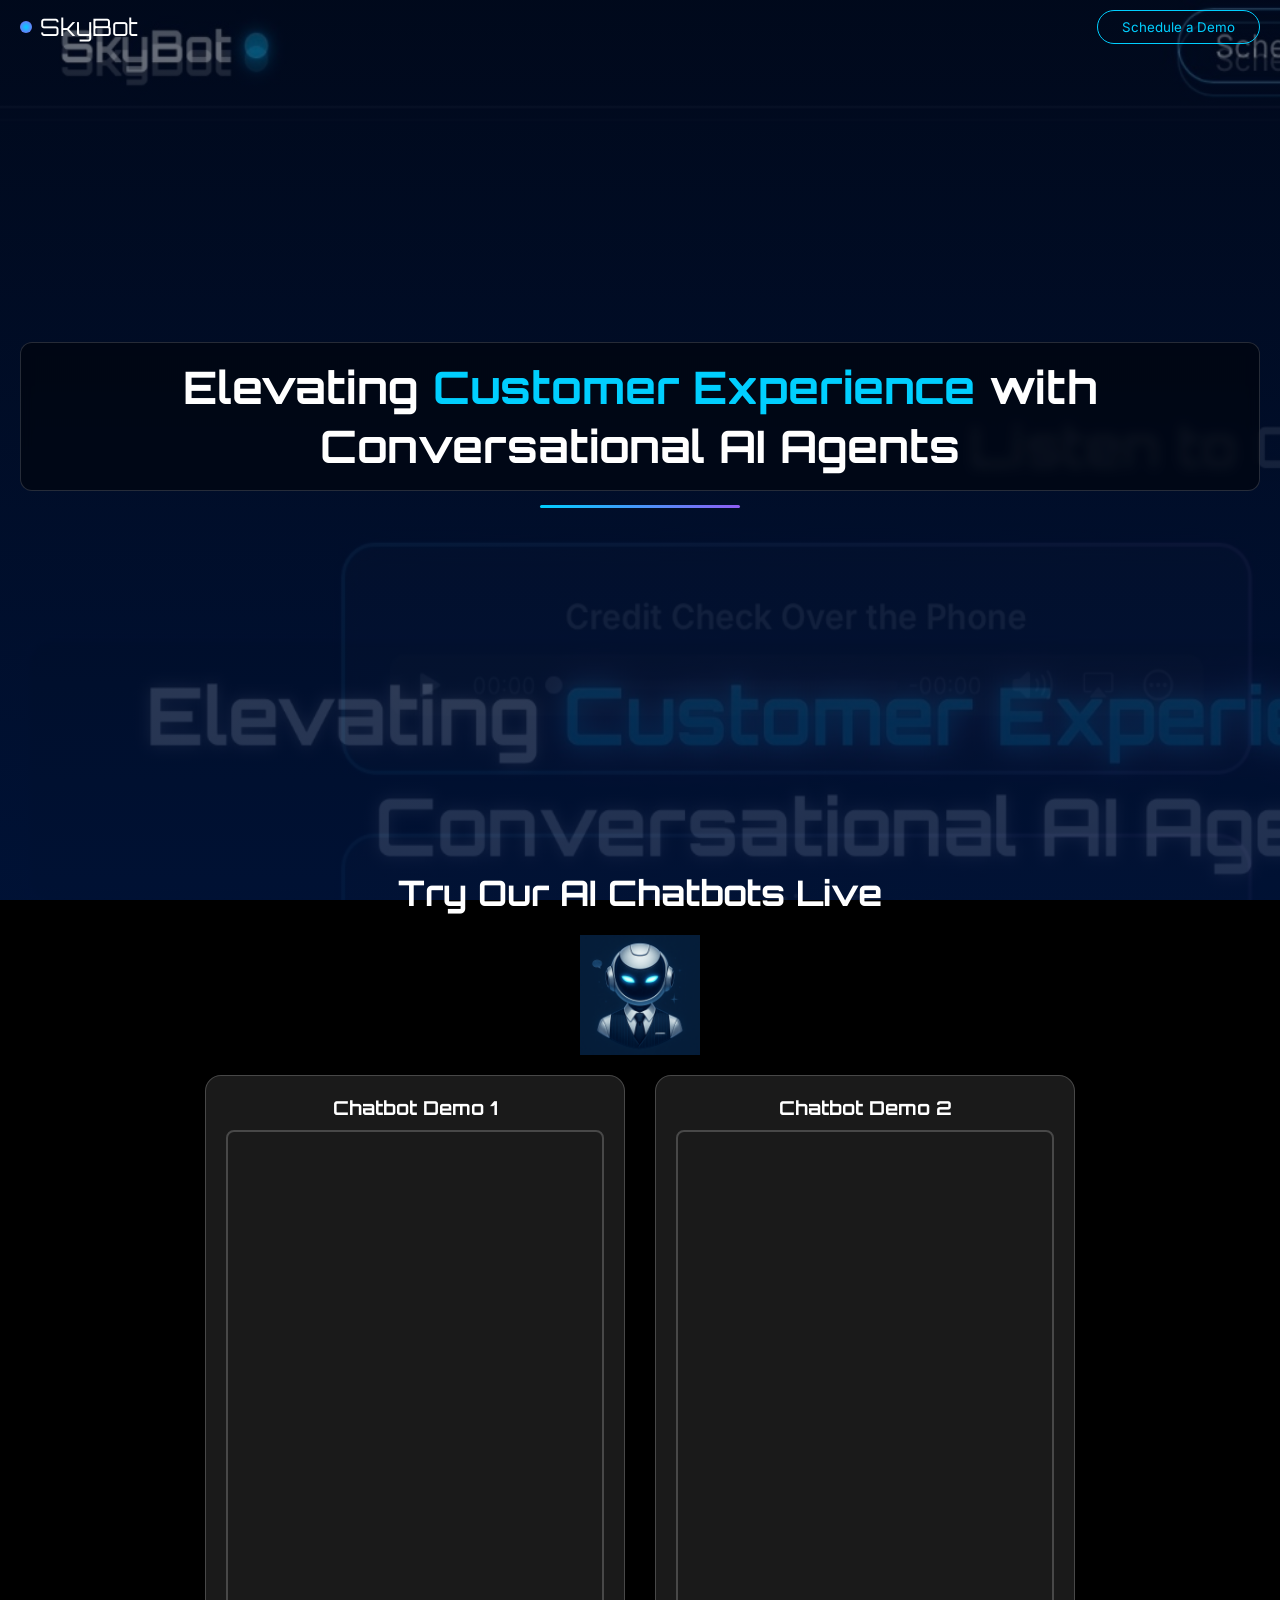
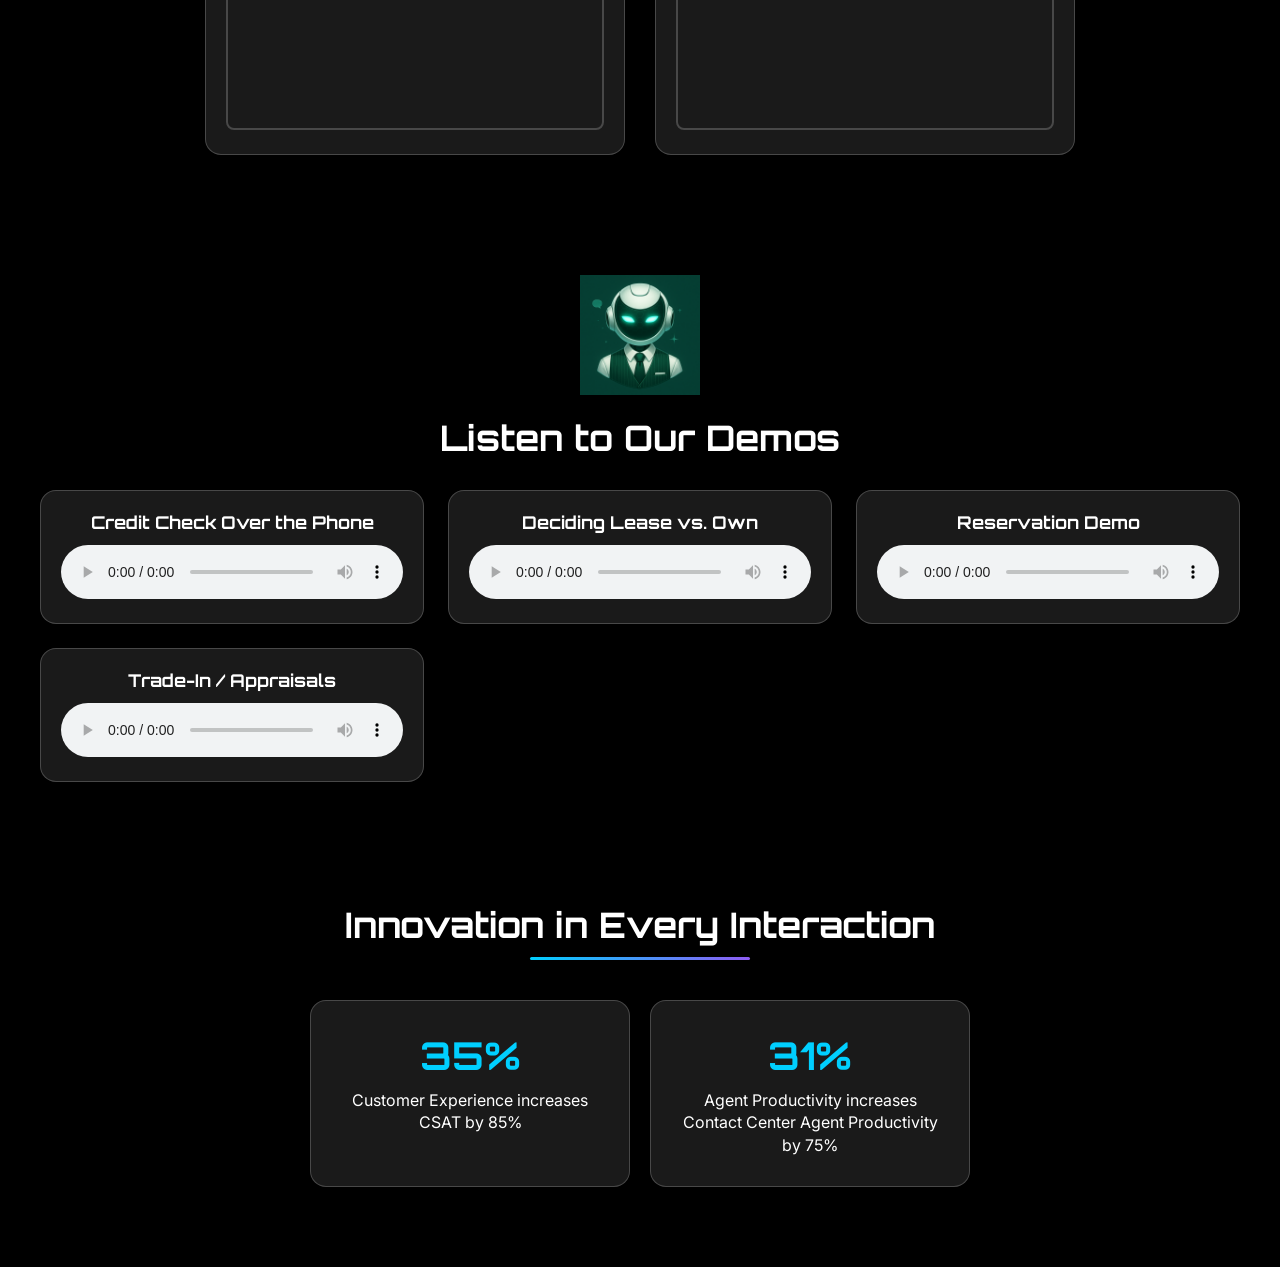
==== index.html @ fc92d13e "Initial commit: New SkyBots.ai site with moving space background, mascots, chatbots, voice demos, an" ====
<!DOCTYPE html>
<html lang="en">
<head>
  <meta charset="UTF-8" />
  <meta name="viewport" content="width=device-width, initial-scale=1.0" />
  <title>SkyBot – Conversational AI Demos</title>
  <!-- Google Fonts for futuristic typography -->
  <link href="https://fonts.googleapis.com/css2?family=Orbitron:wght@400;600&family=Inter:wght@400;600&display=swap" rel="stylesheet" />
  <style>
    :root {
      /* Accent colours for neon highlights */
      --accent-teal: #00cfff;
      --accent-violet: #8f5df4;
      --text-light: #ffffff;
    }

    * {
      box-sizing: border-box;
      margin: 0;
      padding: 0;
    }

    body {
      font-family: 'Inter', sans-serif;
      color: var(--text-light);
      background: #000; /* fallback colour */
      overflow-x: hidden;
    }

    /* Background container with two layers of stars to simulate motion */
    #space-bg {
      position: fixed;
      top: 0;
      left: 0;
      width: 100%;
      height: 100%;
      overflow: hidden;
      z-index: -2;
    }

    #space-bg img {
      position: absolute;
      width: 200%;
      height: 200%;
      opacity: 0.6;
    }

    #space-bg .layer1 {
      animation: driftLayer1 60s linear infinite;
    }

    #space-bg .layer2 {
      animation: driftLayer2 100s linear infinite;
    }

    /* Keyframes for slow drifting movement */
    @keyframes driftLayer1 {
      from {
        transform: translate3d(0, 0, 0);
      }
      to {
        transform: translate3d(-50%, -25%, 0);
      }
    }

    @keyframes driftLayer2 {
      from {
        transform: translate3d(0, 0, 0);
      }
      to {
        transform: translate3d(-25%, -50%, 0);
      }
    }

    /* Slight gradient overlay for readability */
    #space-bg::after {
      content: '';
      position: absolute;
      top: 0;
      left: 0;
      width: 100%;
      height: 100%;
      background: linear-gradient(to bottom, rgba(0, 10, 30, 0.5), rgba(0, 20, 60, 0.8));
      z-index: 1;
    }

    /* Header and navigation */
    header {
      position: fixed;
      top: 0;
      left: 0;
      width: 100%;
      display: flex;
      justify-content: center;
      padding: 10px 20px;
      z-index: 100;
    }

    .nav-wrapper {
      width: 100%;
      max-width: 1300px;
      display: flex;
      align-items: center;
      justify-content: space-between;
    }

    .logo {
      display: flex;
      align-items: center;
      font-family: 'Orbitron', sans-serif;
      font-size: 1.5rem;
    }

    .logo .dot {
      width: 12px;
      height: 12px;
      border-radius: 50%;
      background: radial-gradient(circle, var(--accent-teal), var(--accent-violet));
      margin-right: 8px;
    }

    .schedule-btn {
      font-family: 'Inter', sans-serif;
      padding: 8px 24px;
      border-radius: 999px;
      border: 1px solid var(--accent-teal);
      background: transparent;
      color: var(--accent-teal);
      cursor: pointer;
      transition: background 0.3s, box-shadow 0.3s;
    }

    .schedule-btn:hover {
      background: var(--accent-teal);
      color: #00131f;
      box-shadow: 0 0 12px var(--accent-teal);
    }

    /* Hero section */
    .hero {
      min-height: 90vh;
      display: flex;
      flex-direction: column;
      justify-content: center;
      align-items: center;
      text-align: center;
      padding: 120px 20px 80px;
    }

    .hero h1 {
      font-family: 'Orbitron', sans-serif;
      font-size: 2.8rem;
      line-height: 1.3;
      background: rgba(0, 0, 0, 0.45);
      padding: 15px 25px;
      border-radius: 12px;
      backdrop-filter: blur(6px);
      border: 1px solid rgba(255, 255, 255, 0.15);
    }

    .hero h1 .highlight {
      color: var(--accent-teal);
      animation: highlightGlow 1.5s ease-in-out infinite;
    }

    @keyframes highlightGlow {
      0%, 100% { text-shadow: 0 0 8px var(--accent-teal), 0 0 15px var(--accent-violet); }
      50% { text-shadow: 0 0 4px var(--accent-violet), 0 0 8px var(--accent-teal); }
    }

    .hero .accent-line {
      margin-top: 14px;
      height: 3px;
      width: 200px;
      background: linear-gradient(90deg, var(--accent-teal), var(--accent-violet));
      border-radius: 2px;
    }

    /* Audio demos section */
    .demos {
      padding: 60px 20px;
      text-align: center;
    }

    .demos h2 {
      font-family: 'Orbitron', sans-serif;
      font-size: 2.2rem;
      margin-bottom: 30px;
    }

    .audio-grid {
      display: grid;
      gap: 24px;
      grid-template-columns: repeat(auto-fit, minmax(320px, 1fr));
      max-width: 1200px;
      margin: 0 auto;
    }

    .audio-card {
      background: rgba(255, 255, 255, 0.1);
      border: 1px solid rgba(255, 255, 255, 0.2);
      border-radius: 16px;
      padding: 20px;
      backdrop-filter: blur(10px);
      box-shadow: 0 8px 20px rgba(0, 0, 0, 0.4);
      transition: transform 0.4s, box-shadow 0.4s;
    }

    .audio-card:hover {
      transform: translateY(-6px);
      box-shadow: 0 12px 28px rgba(0, 0, 0, 0.5);
    }

    .audio-card h3 {
      font-family: 'Orbitron', sans-serif;
      font-size: 1.1rem;
      margin-bottom: 12px;
      text-align: center;
    }

    .audio-card audio {
      width: 100%;
      outline: none;
    }

    /* Metrics section */
    .metrics {
      padding: 60px 20px 80px;
      text-align: center;
    }

    .metrics h2 {
      font-family: 'Orbitron', sans-serif;
      font-size: 2.2rem;
      margin-bottom: 10px;
    }

    .metrics .line {
      height: 3px;
      width: 220px;
      margin: 0 auto 40px;
      background: linear-gradient(90deg, var(--accent-teal), var(--accent-violet));
      border-radius: 2px;
    }

    .stat-container {
      display: flex;
      flex-wrap: wrap;
      justify-content: center;
      gap: 20px;
      max-width: 800px;
      margin: 0 auto;
    }

    .stat-card {
      width: 320px;
      background: rgba(255, 255, 255, 0.1);
      border: 1px solid rgba(255, 255, 255, 0.2);
      border-radius: 16px;
      padding: 30px;
      backdrop-filter: blur(10px);
      box-shadow: 0 8px 20px rgba(0, 0, 0, 0.4);
    }

    .stat-card h3 {
      font-family: 'Orbitron', sans-serif;
      font-size: 2.4rem;
      color: var(--accent-teal);
      margin-bottom: 10px;
    }

    .stat-card p {
      font-size: 1rem;
      line-height: 1.4;
    }

    /* Chatbot demos section */
    #chatbot-demos {
      padding: 60px 20px;
      text-align: center;
    }
    #chatbot-demos h2 {
      font-family: 'Orbitron', sans-serif;
      font-size: 2.2rem;
      margin-bottom: 20px;
    }
    .chatbot-demo-container {
      display: flex;
      flex-wrap: wrap;
      justify-content: center;
      gap: 30px;
      max-width: 1200px;
      margin: 0 auto;
    }
    .chatbot-demo {
      background: rgba(255, 255, 255, 0.1);
      border: 1px solid rgba(255, 255, 255, 0.2);
      border-radius: 16px;
      padding: 20px;
      backdrop-filter: blur(10px);
      box-shadow: 0 8px 20px rgba(0, 0, 0, 0.4);
      max-width: 420px;
      width: 100%;
    }
    .chatbot-demo h3 {
      font-family: 'Orbitron', sans-serif;
      font-size: 1.2rem;
      margin-bottom: 10px;
    }
    .chatbot-demo iframe {
      width: 100%;
      height: 600px;
      border: 2px solid rgba(255, 255, 255, 0.2);
      border-radius: 8px;
    }

    /* Animation for fade and slide when sections come into view */
    .fade-slide {
      opacity: 0;
      transform: translateY(30px);
      transition: opacity 0.8s ease-out, transform 0.8s ease-out;
    }

    .fade-slide.visible {
      opacity: 1;
      transform: translateY(0);
    }

    @media (max-width: 600px) {
      .hero h1 {
        font-size: 2rem;
        padding: 10px 15px;
      }
      .metrics .stat-card {
        width: 280px;
      }
    }
  </style>
</head>
<body>
  <!-- Moving starry background -->
  <div id="space-bg">
    <img src="space_layer1.jpg" alt="Starry background layer" class="layer1" />
    <img src="space_layer2.jpg" alt="Starry background layer" class="layer2" />
  </div>

  <!-- Navigation bar with logo and schedule button -->
  <header>
    <div class="nav-wrapper">
      <div class="logo"><span class="dot"></span>SkyBot</div>
      <button class="schedule-btn" onclick="location.href='schedule.html'">Schedule a Demo</button>
    </div>
  </header>

  <!-- Hero section with dynamic phrases -->
  <section class="hero fade-slide">
    <h1>
      <span id="phrase-prefix">Elevating</span>
      <span id="phrase-keyword" class="highlight">Customer Experience</span>
      with Conversational AI Agents
    </h1>
    <div class="accent-line"></div>
  </section>

  <!-- Chatbot demo section (two interactive chatbots) -->
  <section id="chatbot-demos" class="fade-slide">
    <h2>Try Our AI Chatbots Live</h2>
    <!-- Mascot for chatbots -->
    <div style="display:flex; justify-content:center; margin-bottom:20px;">
      <img src="chatbot_mascot.png" alt="Chatbot Mascot" style="width:120px; height:auto;" />
    </div>
    <div class="chatbot-demo-container">
      <div class="chatbot-demo">
        <h3>Chatbot Demo 1</h3>
        <iframe src="https://creator.voiceflow.com/prototype/67b86887c97c50a0c1d01c96" width="400" height="600" frameborder="0" allow="microphone; autoplay"></iframe>
      </div>
      <div class="chatbot-demo">
        <h3>Chatbot Demo 2</h3>
        <iframe src="https://creator.voiceflow.com/prototype/67c6233d005cea773533d6c3" width="400" height="600" frameborder="0" allow="microphone; autoplay"></iframe>
      </div>
    </div>
  </section>

  <!-- Audio demo section -->
  <section class="demos fade-slide">
    <!-- Mascot for voicebot demos -->
    <div style="display:flex; justify-content:center; margin-bottom:20px;">
      <img src="voicebot_mascot.png" alt="Voicebot Mascot" style="width:120px; height:auto;" />
    </div>
    <h2>Listen to Our Demos</h2>
    <div class="audio-grid">
      <div class="audio-card">
        <h3>Credit Check Over the Phone</h3>
        <audio controls preload="metadata">
          <source src="credit_check_over_the_phone.m4a" type="audio/mp4" />
          Your browser does not support this audio element.
        </audio>
      </div>
      <div class="audio-card">
        <h3>Deciding Lease vs. Own</h3>
        <audio controls preload="metadata">
          <source src="deciding_lease_vs_own.m4a" type="audio/mp4" />
          Your browser does not support this audio element.
        </audio>
      </div>
      <div class="audio-card">
        <h3>Reservation Demo</h3>
        <audio controls preload="metadata">
          <source src="reservation_demo.m4a" type="audio/mp4" />
          Your browser does not support this audio element.
        </audio>
      </div>
      <div class="audio-card">
        <h3>Trade-In / Appraisals</h3>
        <audio controls preload="metadata">
          <source src="trade_in_appraisals.m4a" type="audio/mp4" />
          Your browser does not support this audio element.
        </audio>
      </div>
    </div>
  </section>

  <!-- Metrics section -->
  <section class="metrics fade-slide">
    <h2>Innovation in Every Interaction</h2>
    <div class="line"></div>
    <div class="stat-container">
      <div class="stat-card">
        <h3><span class="count" data-target="85">0</span>%</h3>
        <p>Customer Experience increases CSAT by 85%</p>
      </div>
      <div class="stat-card">
        <h3><span class="count" data-target="75">0</span>%</h3>
        <p>Agent Productivity increases Contact Center Agent Productivity by 75%</p>
      </div>
    </div>
  </section>

  <script>
    // Rotate through phrases with highlighted keywords
    const phrases = [
      { prefix: 'Elevating', keyword: 'Customer Experience' },
      { prefix: 'Empowering', keyword: 'Salespeople' },
      { prefix: 'Supporting', keyword: 'Employees' }
    ];
    let phraseIndex = 0;
    const prefixEl = document.getElementById('phrase-prefix');
    const keywordEl = document.getElementById('phrase-keyword');

    function changePhrase() {
      phraseIndex = (phraseIndex + 1) % phrases.length;
      prefixEl.textContent = phrases[phraseIndex].prefix;
      keywordEl.textContent = phrases[phraseIndex].keyword;
    }
    // Change phrase every 5 seconds
    setInterval(changePhrase, 5000);

    // Intersection observer for fade-slide and count animations
    const observer = new IntersectionObserver((entries) => {
      entries.forEach((entry) => {
        if (entry.isIntersecting) {
          entry.target.classList.add('visible');
          // If there are counters inside the element, animate them
          entry.target.querySelectorAll('.count').forEach((counter) => {
            const target = +counter.getAttribute('data-target');
            let count = 0;
            const step = target / 60;
            const interval = setInterval(() => {
              count += step;
              if (count >= target) {
                counter.textContent = target;
                clearInterval(interval);
              } else {
                counter.textContent = Math.floor(count);
              }
            }, 30);
          });
        }
      });
    }, { threshold: 0.2 });
    document.querySelectorAll('.fade-slide').forEach((el) => observer.observe(el));
  </script>
</body>
</html>
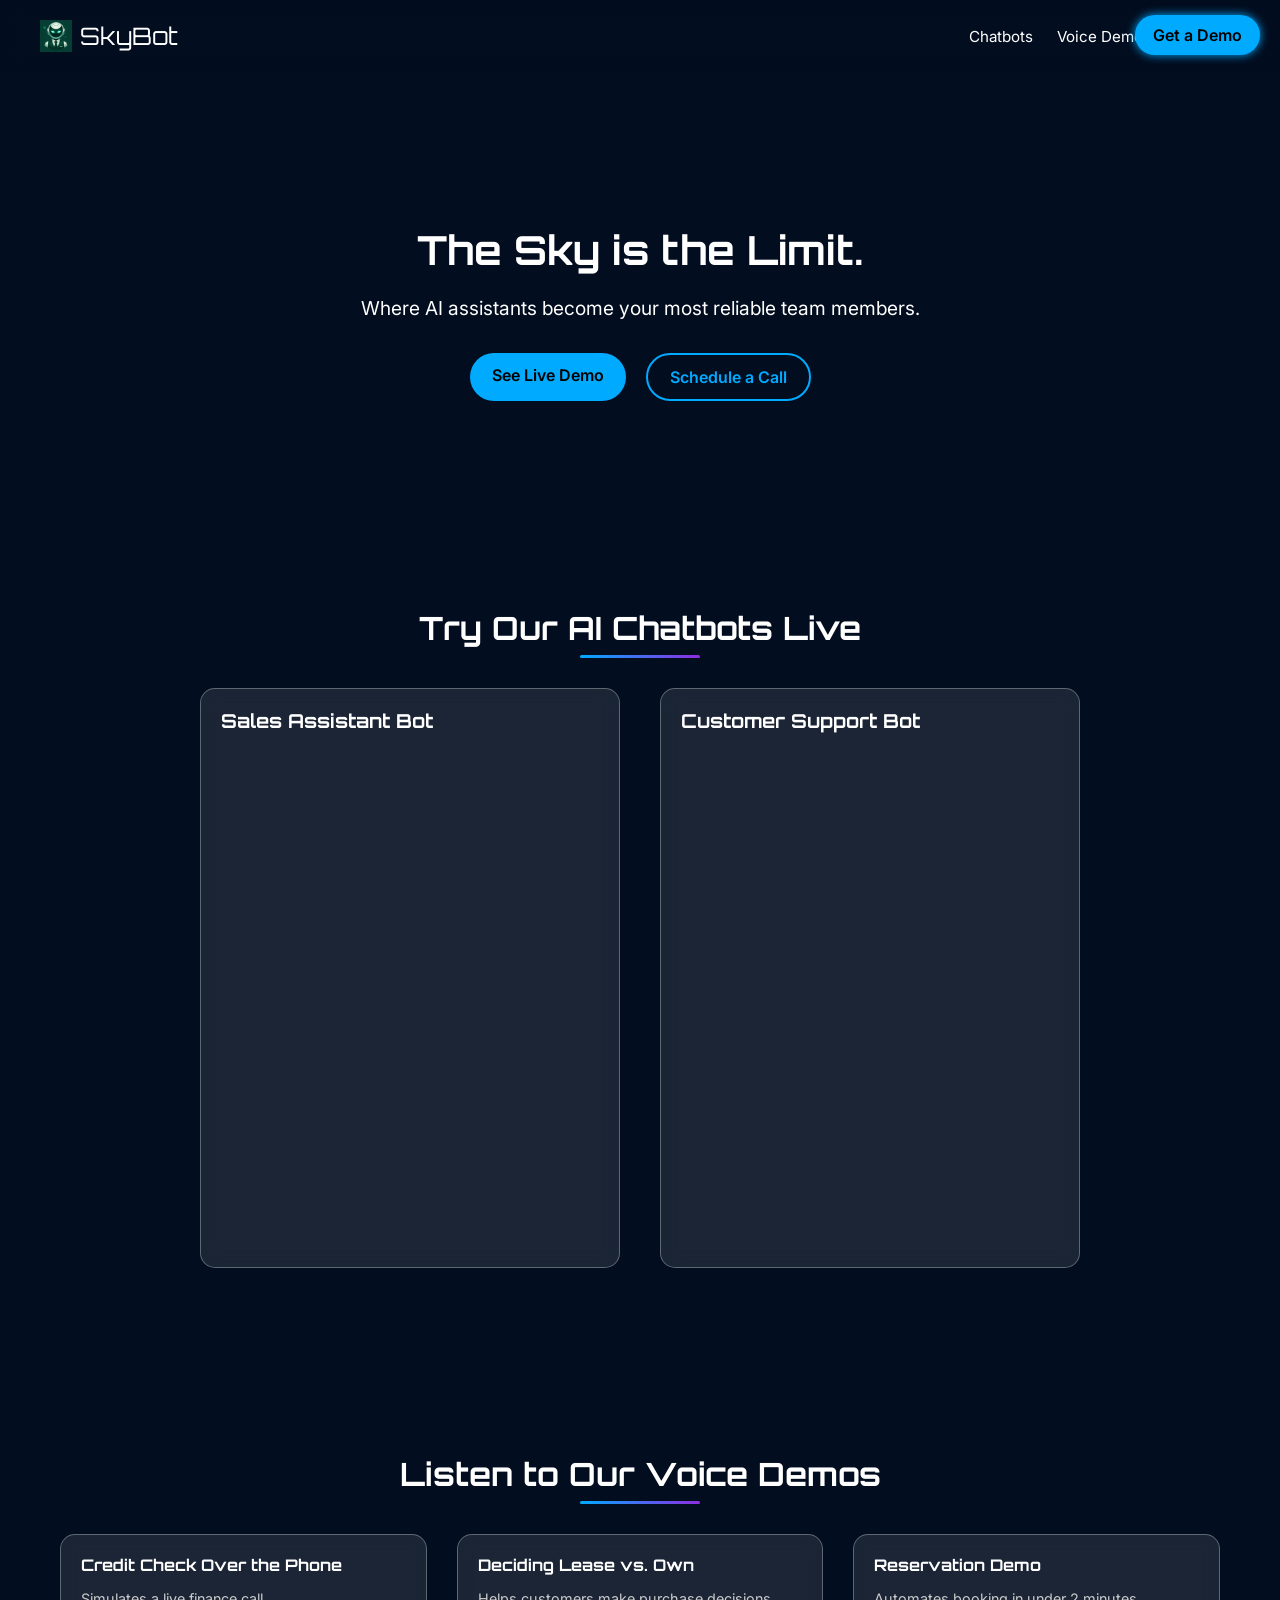
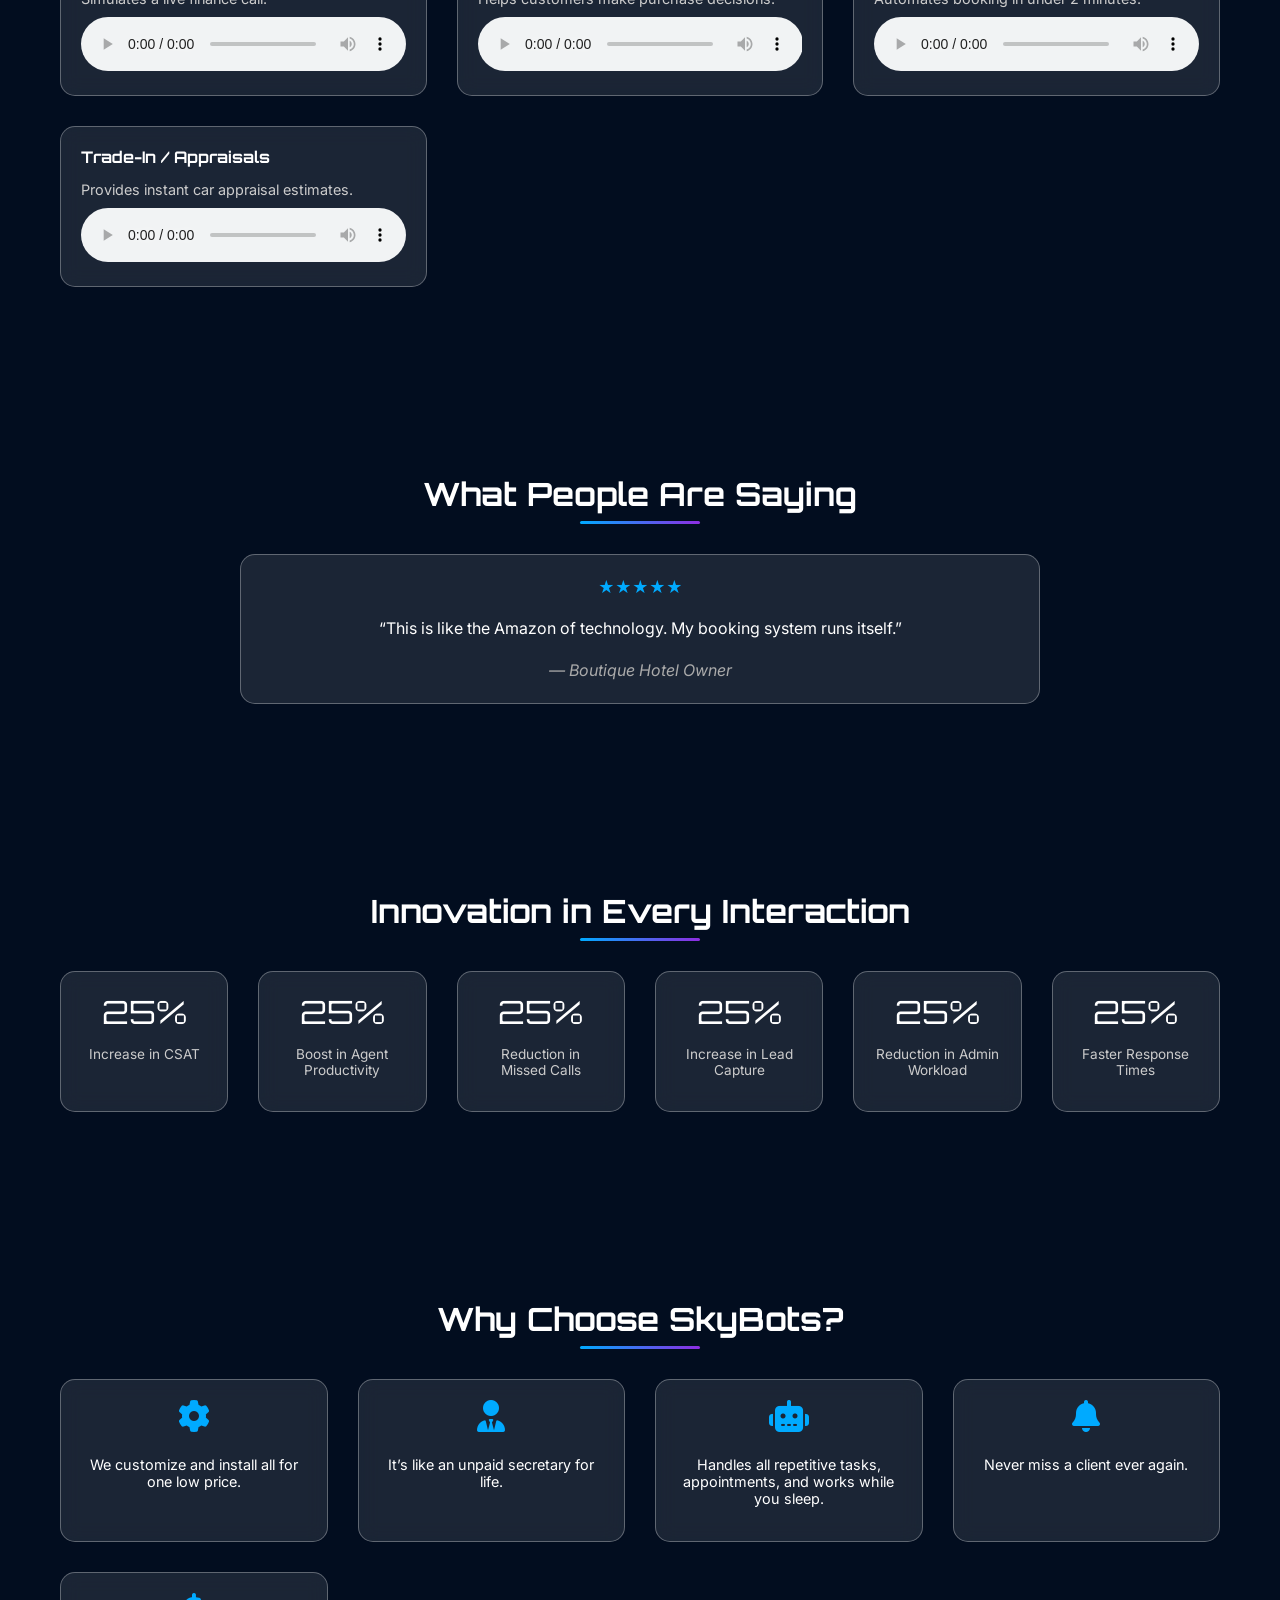
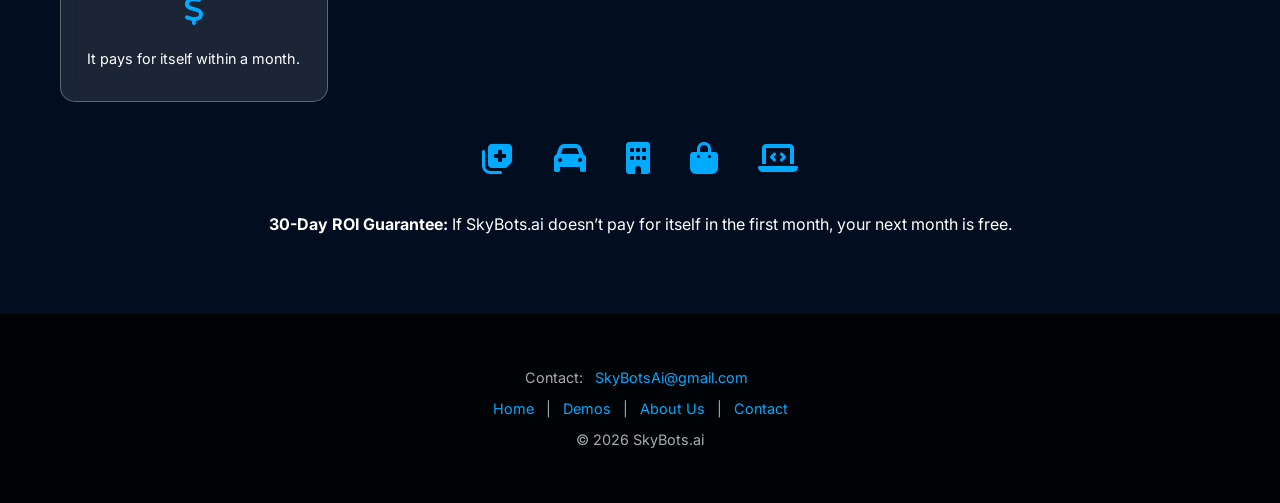
==== commit 43dfdc1d: "Add files via upload SkyBots.ai full-site overhaul: starfield hero, CTA buttons, chatbots, voice dem" ====
--- a/index.html
+++ b/index.html
@@ -3,482 +3,615 @@
 <head>
   <meta charset="UTF-8" />
   <meta name="viewport" content="width=device-width, initial-scale=1.0" />
-  <title>SkyBot – Conversational AI Demos</title>
-  <!-- Google Fonts for futuristic typography -->
-  <link href="https://fonts.googleapis.com/css2?family=Orbitron:wght@400;600&family=Inter:wght@400;600&display=swap" rel="stylesheet" />
+  <title>SkyBots.ai – Conversational AI Showcase</title>
+  <!-- Google Fonts for modern futuristic typography -->
+  <link href="https://fonts.googleapis.com/css2?family=Orbitron:wght@400;600&family=Inter:wght@400;500;600&display=swap" rel="stylesheet" />
+  <!-- Font Awesome for simple icons -->
+  <link rel="stylesheet" href="https://cdnjs.cloudflare.com/ajax/libs/font-awesome/6.4.0/css/all.min.css" integrity="sha512-pItdXKJkAo+PT8Xb16+KyvYtXq6YOxqfNdoUF2wy92CM12EneGZLyktbjLaKZpu2L7zqCK3sC+b/vZDyHgPZQ==" crossorigin="anonymous" referrerpolicy="no-referrer" />
   <style>
     :root {
-      /* Accent colours for neon highlights */
-      --accent-teal: #00cfff;
-      --accent-violet: #8f5df4;
-      --text-light: #ffffff;
-    }
-
-    * {
-      box-sizing: border-box;
+      --primary-color: #0af; /* Neon blue accent */
+      --secondary-color: #8e2de2; /* Violet accent */
+      --text-light: #fff;
+      --card-bg: rgba(255, 255, 255, 0.1);
+      --card-border: rgba(255, 255, 255, 0.3);
+    }
+    * { box-sizing: border-box; }
+    html, body {
       margin: 0;
       padding: 0;
-    }
-
-    body {
       font-family: 'Inter', sans-serif;
       color: var(--text-light);
-      background: #000; /* fallback colour */
+      background: #020d1f;
       overflow-x: hidden;
     }
-
-    /* Background container with two layers of stars to simulate motion */
-    #space-bg {
+    /* Starfield canvas fills page */
+    #starfield {
       position: fixed;
       top: 0;
       left: 0;
       width: 100%;
       height: 100%;
-      overflow: hidden;
       z-index: -2;
     }
-
-    #space-bg img {
-      position: absolute;
-      width: 200%;
-      height: 200%;
-      opacity: 0.6;
-    }
-
-    #space-bg .layer1 {
-      animation: driftLayer1 60s linear infinite;
-    }
-
-    #space-bg .layer2 {
-      animation: driftLayer2 100s linear infinite;
-    }
-
-    /* Keyframes for slow drifting movement */
-    @keyframes driftLayer1 {
-      from {
-        transform: translate3d(0, 0, 0);
-      }
-      to {
-        transform: translate3d(-50%, -25%, 0);
-      }
-    }
-
-    @keyframes driftLayer2 {
-      from {
-        transform: translate3d(0, 0, 0);
-      }
-      to {
-        transform: translate3d(-25%, -50%, 0);
-      }
-    }
-
-    /* Slight gradient overlay for readability */
-    #space-bg::after {
-      content: '';
-      position: absolute;
+    /* Dark overlay for readability */
+    #overlay {
+      position: fixed;
       top: 0;
       left: 0;
       width: 100%;
       height: 100%;
-      background: linear-gradient(to bottom, rgba(0, 10, 30, 0.5), rgba(0, 20, 60, 0.8));
-      z-index: 1;
-    }
-
-    /* Header and navigation */
-    header {
-      position: fixed;
-      top: 0;
-      left: 0;
-      width: 100%;
-      display: flex;
-      justify-content: center;
-      padding: 10px 20px;
-      z-index: 100;
-    }
-
-    .nav-wrapper {
-      width: 100%;
-      max-width: 1300px;
+      background: linear-gradient(to bottom, rgba(0, 0, 30, 0.7), rgba(0, 10, 40, 0.9));
+      z-index: -1;
+    }
+    nav {
       display: flex;
       align-items: center;
       justify-content: space-between;
-    }
-
-    .logo {
+      padding: 20px 40px;
+      position: sticky;
+      top: 0;
+      width: 100%;
+      backdrop-filter: blur(10px);
+      z-index: 10;
+    }
+    nav .logo {
+      font-family: 'Orbitron', sans-serif;
+      font-size: 1.5rem;
       display: flex;
       align-items: center;
-      font-family: 'Orbitron', sans-serif;
-      font-size: 1.5rem;
-    }
-
-    .logo .dot {
-      width: 12px;
-      height: 12px;
-      border-radius: 50%;
-      background: radial-gradient(circle, var(--accent-teal), var(--accent-violet));
-      margin-right: 8px;
-    }
-
-    .schedule-btn {
-      font-family: 'Inter', sans-serif;
-      padding: 8px 24px;
-      border-radius: 999px;
-      border: 1px solid var(--accent-teal);
-      background: transparent;
-      color: var(--accent-teal);
+      gap: 0.5rem;
+    }
+    nav .logo img {
+      width: 32px;
+      height: 32px;
+    }
+    nav ul {
+      list-style: none;
+      display: flex;
+      gap: 1.5rem;
+      margin: 0;
+      padding: 0;
+      font-size: 0.95rem;
+    }
+    nav ul li a {
+      color: var(--text-light);
+      text-decoration: none;
+      transition: color 0.3s;
+    }
+    nav ul li a:hover {
+      color: var(--primary-color);
+    }
+    .sticky-cta {
+      position: fixed;
+      top: 15px;
+      right: 20px;
+      background: var(--primary-color);
+      color: #000;
+      padding: 10px 18px;
+      border-radius: 25px;
+      font-weight: 600;
       cursor: pointer;
-      transition: background 0.3s, box-shadow 0.3s;
-    }
-
-    .schedule-btn:hover {
-      background: var(--accent-teal);
-      color: #00131f;
-      box-shadow: 0 0 12px var(--accent-teal);
-    }
-
-    /* Hero section */
+      text-decoration: none;
+      box-shadow: 0 0 10px var(--primary-color);
+      z-index: 11;
+    }
     .hero {
-      min-height: 90vh;
-      display: flex;
-      flex-direction: column;
-      justify-content: center;
-      align-items: center;
       text-align: center;
-      padding: 120px 20px 80px;
-    }
-
+      padding: 120px 20px 100px;
+      position: relative;
+    }
     .hero h1 {
       font-family: 'Orbitron', sans-serif;
-      font-size: 2.8rem;
-      line-height: 1.3;
-      background: rgba(0, 0, 0, 0.45);
-      padding: 15px 25px;
-      border-radius: 12px;
-      backdrop-filter: blur(6px);
-      border: 1px solid rgba(255, 255, 255, 0.15);
-    }
-
-    .hero h1 .highlight {
-      color: var(--accent-teal);
-      animation: highlightGlow 1.5s ease-in-out infinite;
-    }
-
-    @keyframes highlightGlow {
-      0%, 100% { text-shadow: 0 0 8px var(--accent-teal), 0 0 15px var(--accent-violet); }
-      50% { text-shadow: 0 0 4px var(--accent-violet), 0 0 8px var(--accent-teal); }
-    }
-
-    .hero .accent-line {
-      margin-top: 14px;
-      height: 3px;
-      width: 200px;
-      background: linear-gradient(90deg, var(--accent-teal), var(--accent-violet));
-      border-radius: 2px;
-    }
-
-    /* Audio demos section */
-    .demos {
-      padding: 60px 20px;
-      text-align: center;
-    }
-
-    .demos h2 {
-      font-family: 'Orbitron', sans-serif;
-      font-size: 2.2rem;
+      font-size: 2.5rem;
+      margin-bottom: 15px;
+    }
+    .hero p {
+      font-size: 1.2rem;
       margin-bottom: 30px;
-    }
-
-    .audio-grid {
-      display: grid;
-      gap: 24px;
-      grid-template-columns: repeat(auto-fit, minmax(320px, 1fr));
+      max-width: 600px;
+      margin-left: auto;
+      margin-right: auto;
+      line-height: 1.5;
+    }
+    .hero .cta-buttons {
+      display: flex;
+      justify-content: center;
+      gap: 20px;
+    }
+    .hero .cta-buttons a {
+      padding: 12px 22px;
+      border-radius: 25px;
+      text-decoration: none;
+      font-weight: 600;
+      transition: background 0.3s, transform 0.3s;
+    }
+    .hero .cta-primary {
+      background: var(--primary-color);
+      color: #000;
+    }
+    .hero .cta-secondary {
+      border: 2px solid var(--primary-color);
+      color: var(--primary-color);
+    }
+    .hero .cta-primary:hover {
+      transform: translateY(-3px);
+      box-shadow: 0 0 10px var(--primary-color);
+    }
+    .hero .cta-secondary:hover {
+      background: var(--primary-color);
+      color: #000;
+      transform: translateY(-3px);
+      box-shadow: 0 0 10px var(--primary-color);
+    }
+    .section {
+      padding: 80px 20px;
       max-width: 1200px;
       margin: 0 auto;
     }
-
-    .audio-card {
-      background: rgba(255, 255, 255, 0.1);
-      border: 1px solid rgba(255, 255, 255, 0.2);
-      border-radius: 16px;
+    .section h2 {
+      text-align: center;
+      font-family: 'Orbitron', sans-serif;
+      font-size: 2rem;
+      margin-bottom: 40px;
+      position: relative;
+    }
+    .section h2::after {
+      content: '';
+      position: absolute;
+      bottom: -10px;
+      left: 50%;
+      transform: translateX(-50%);
+      width: 120px;
+      height: 3px;
+      background: linear-gradient(90deg, var(--primary-color), var(--secondary-color));
+      border-radius: 2px;
+    }
+    /* Chatbot demos */
+    .chatbot-container {
+      display: flex;
+      flex-wrap: wrap;
+      gap: 40px;
+      justify-content: center;
+    }
+    .chatbot-demo {
+      background: var(--card-bg);
+      border: 1px solid var(--card-border);
+      border-radius: 15px;
       padding: 20px;
       backdrop-filter: blur(10px);
-      box-shadow: 0 8px 20px rgba(0, 0, 0, 0.4);
-      transition: transform 0.4s, box-shadow 0.4s;
-    }
-
-    .audio-card:hover {
-      transform: translateY(-6px);
-      box-shadow: 0 12px 28px rgba(0, 0, 0, 0.5);
-    }
-
-    .audio-card h3 {
-      font-family: 'Orbitron', sans-serif;
-      font-size: 1.1rem;
-      margin-bottom: 12px;
-      text-align: center;
-    }
-
-    .audio-card audio {
-      width: 100%;
-      outline: none;
-    }
-
-    /* Metrics section */
-    .metrics {
-      padding: 60px 20px 80px;
-      text-align: center;
-    }
-
-    .metrics h2 {
-      font-family: 'Orbitron', sans-serif;
-      font-size: 2.2rem;
-      margin-bottom: 10px;
-    }
-
-    .metrics .line {
-      height: 3px;
-      width: 220px;
-      margin: 0 auto 40px;
-      background: linear-gradient(90deg, var(--accent-teal), var(--accent-violet));
-      border-radius: 2px;
-    }
-
-    .stat-container {
-      display: flex;
-      flex-wrap: wrap;
-      justify-content: center;
-      gap: 20px;
-      max-width: 800px;
-      margin: 0 auto;
-    }
-
-    .stat-card {
-      width: 320px;
-      background: rgba(255, 255, 255, 0.1);
-      border: 1px solid rgba(255, 255, 255, 0.2);
-      border-radius: 16px;
-      padding: 30px;
-      backdrop-filter: blur(10px);
-      box-shadow: 0 8px 20px rgba(0, 0, 0, 0.4);
-    }
-
-    .stat-card h3 {
-      font-family: 'Orbitron', sans-serif;
-      font-size: 2.4rem;
-      color: var(--accent-teal);
-      margin-bottom: 10px;
-    }
-
-    .stat-card p {
-      font-size: 1rem;
-      line-height: 1.4;
-    }
-
-    /* Chatbot demos section */
-    #chatbot-demos {
-      padding: 60px 20px;
-      text-align: center;
-    }
-    #chatbot-demos h2 {
-      font-family: 'Orbitron', sans-serif;
-      font-size: 2.2rem;
-      margin-bottom: 20px;
-    }
-    .chatbot-demo-container {
-      display: flex;
-      flex-wrap: wrap;
-      justify-content: center;
-      gap: 30px;
-      max-width: 1200px;
-      margin: 0 auto;
-    }
-    .chatbot-demo {
-      background: rgba(255, 255, 255, 0.1);
-      border: 1px solid rgba(255, 255, 255, 0.2);
-      border-radius: 16px;
-      padding: 20px;
-      backdrop-filter: blur(10px);
-      box-shadow: 0 8px 20px rgba(0, 0, 0, 0.4);
-      max-width: 420px;
-      width: 100%;
+      width: 420px;
+      max-width: 100%;
     }
     .chatbot-demo h3 {
+      margin-top: 0;
       font-family: 'Orbitron', sans-serif;
       font-size: 1.2rem;
       margin-bottom: 10px;
     }
     .chatbot-demo iframe {
       width: 100%;
-      height: 600px;
-      border: 2px solid rgba(255, 255, 255, 0.2);
-      border-radius: 8px;
-    }
-
-    /* Animation for fade and slide when sections come into view */
-    .fade-slide {
-      opacity: 0;
-      transform: translateY(30px);
-      transition: opacity 0.8s ease-out, transform 0.8s ease-out;
-    }
-
-    .fade-slide.visible {
-      opacity: 1;
-      transform: translateY(0);
-    }
-
+      height: 500px;
+      border: none;
+      border-radius: 10px;
+    }
+    /* Voice demos */
+    .voice-grid {
+      display: grid;
+      grid-template-columns: repeat(auto-fit, minmax(280px, 1fr));
+      gap: 30px;
+    }
+    .voice-card {
+      background: var(--card-bg);
+      border: 1px solid var(--card-border);
+      border-radius: 15px;
+      padding: 20px;
+      backdrop-filter: blur(10px);
+    }
+    .voice-card h4 {
+      font-family: 'Orbitron', sans-serif;
+      margin-top: 0;
+      margin-bottom: 8px;
+    }
+    .voice-card p {
+      font-size: 0.9rem;
+      margin-bottom: 10px;
+      color: #ccc;
+    }
+    .voice-card audio {
+      width: 100%;
+      outline: none;
+    }
+    /* Testimonials carousel */
+    .testimonials {
+      text-align: center;
+      position: relative;
+      max-width: 800px;
+      margin: 0 auto;
+    }
+    .testimonial-slide {
+      display: none;
+      font-size: 1rem;
+      line-height: 1.6;
+      padding: 20px;
+      background: var(--card-bg);
+      border: 1px solid var(--card-border);
+      border-radius: 15px;
+    }
+    .testimonial-slide.active {
+      display: block;
+    }
+    .testimonial-slide .stars {
+      color: var(--primary-color);
+      margin-bottom: 10px;
+    }
+    .testimonial-author {
+      margin-top: 10px;
+      font-style: italic;
+      color: #aaa;
+    }
+    /* Stats row */
+    .stats-row {
+      display: grid;
+      grid-template-columns: repeat(auto-fit, minmax(150px, 1fr));
+      gap: 30px;
+    }
+    .stat-card {
+      background: var(--card-bg);
+      border: 1px solid var(--card-border);
+      border-radius: 15px;
+      padding: 20px;
+      text-align: center;
+      backdrop-filter: blur(10px);
+    }
+    .stat-card .number {
+      font-family: 'Orbitron', sans-serif;
+      font-size: 2rem;
+      margin-bottom: 10px;
+    }
+    .stat-card p {
+      font-size: 0.85rem;
+      color: #ccc;
+    }
+    /* Feature cards */
+    .features {
+      display: grid;
+      grid-template-columns: repeat(auto-fit, minmax(220px, 1fr));
+      gap: 30px;
+    }
+    .feature-card {
+      background: var(--card-bg);
+      border: 1px solid var(--card-border);
+      border-radius: 15px;
+      padding: 20px;
+      text-align: center;
+      backdrop-filter: blur(10px);
+    }
+    .feature-card i {
+      font-size: 2rem;
+      color: var(--primary-color);
+      margin-bottom: 10px;
+    }
+    .feature-card p {
+      font-size: 0.9rem;
+    }
+    /* Trust row */
+    .trust-row {
+      display: flex;
+      justify-content: center;
+      align-items: center;
+      gap: 40px;
+      flex-wrap: wrap;
+      font-size: 2rem;
+      margin-top: 40px;
+    }
+    .trust-row i {
+      color: var(--primary-color);
+    }
+    footer {
+      background: rgba(0, 0, 0, 0.8);
+      padding: 40px 20px;
+      text-align: center;
+      font-size: 0.9rem;
+      color: #aaa;
+    }
+    footer a {
+      color: var(--primary-color);
+      text-decoration: none;
+      margin: 0 8px;
+    }
+    footer a:hover {
+      text-decoration: underline;
+    }
     @media (max-width: 600px) {
       .hero h1 {
         font-size: 2rem;
-        padding: 10px 15px;
       }
-      .metrics .stat-card {
-        width: 280px;
+      .hero p {
+        font-size: 1rem;
       }
     }
   </style>
 </head>
 <body>
-  <!-- Moving starry background -->
-  <div id="space-bg">
-    <img src="space_layer1.jpg" alt="Starry background layer" class="layer1" />
-    <img src="space_layer2.jpg" alt="Starry background layer" class="layer2" />
-  </div>
-
-  <!-- Navigation bar with logo and schedule button -->
-  <header>
-    <div class="nav-wrapper">
-      <div class="logo"><span class="dot"></span>SkyBot</div>
-      <button class="schedule-btn" onclick="location.href='schedule.html'">Schedule a Demo</button>
-    </div>
-  </header>
-
-  <!-- Hero section with dynamic phrases -->
-  <section class="hero fade-slide">
-    <h1>
-      <span id="phrase-prefix">Elevating</span>
-      <span id="phrase-keyword" class="highlight">Customer Experience</span>
-      with Conversational AI Agents
-    </h1>
-    <div class="accent-line"></div>
+  <canvas id="starfield"></canvas>
+  <div id="overlay"></div>
+  <a href="schedule.html" class="sticky-cta">Get a Demo</a>
+  <nav>
+    <div class="logo">
+      <img src="voicebot_mascot.png" alt="SkyBot Mascot" />
+      SkyBot
+    </div>
+    <ul>
+      <li><a href="#chatbots">Chatbots</a></li>
+      <li><a href="#voicebots">Voice Demos</a></li>
+      <li><a href="#about" class="about-link">About Us</a></li>
+    </ul>
+  </nav>
+  <section class="hero" id="hero">
+    <h1>The Sky is the Limit.</h1>
+    <p>Where AI assistants become your most reliable team members.</p>
+    <div class="cta-buttons">
+      <a href="#chatbots" class="cta-primary">See Live Demo</a>
+      <a href="#contact" class="cta-secondary">Schedule a Call</a>
+    </div>
   </section>
-
-  <!-- Chatbot demo section (two interactive chatbots) -->
-  <section id="chatbot-demos" class="fade-slide">
+  <section class="section" id="chatbots">
     <h2>Try Our AI Chatbots Live</h2>
-    <!-- Mascot for chatbots -->
-    <div style="display:flex; justify-content:center; margin-bottom:20px;">
-      <img src="chatbot_mascot.png" alt="Chatbot Mascot" style="width:120px; height:auto;" />
-    </div>
-    <div class="chatbot-demo-container">
+    <div class="chatbot-container">
       <div class="chatbot-demo">
-        <h3>Chatbot Demo 1</h3>
-        <iframe src="https://creator.voiceflow.com/prototype/67b86887c97c50a0c1d01c96" width="400" height="600" frameborder="0" allow="microphone; autoplay"></iframe>
+        <h3>Sales Assistant Bot</h3>
+        <iframe src="https://creator.voiceflow.com/prototype/67b86887c97c50a0c1d01c96" allow="microphone; autoplay"></iframe>
       </div>
       <div class="chatbot-demo">
-        <h3>Chatbot Demo 2</h3>
-        <iframe src="https://creator.voiceflow.com/prototype/67c6233d005cea773533d6c3" width="400" height="600" frameborder="0" allow="microphone; autoplay"></iframe>
+        <h3>Customer Support Bot</h3>
+        <iframe src="https://creator.voiceflow.com/prototype/67c6233d005cea773533d6c3" allow="microphone; autoplay"></iframe>
       </div>
     </div>
   </section>
-
-  <!-- Audio demo section -->
-  <section class="demos fade-slide">
-    <!-- Mascot for voicebot demos -->
-    <div style="display:flex; justify-content:center; margin-bottom:20px;">
-      <img src="voicebot_mascot.png" alt="Voicebot Mascot" style="width:120px; height:auto;" />
-    </div>
-    <h2>Listen to Our Demos</h2>
-    <div class="audio-grid">
-      <div class="audio-card">
-        <h3>Credit Check Over the Phone</h3>
+  <section class="section" id="voicebots">
+    <h2>Listen to Our Voice Demos</h2>
+    <div class="voice-grid">
+      <div class="voice-card">
+        <h4>Credit Check Over the Phone</h4>
+        <p>Simulates a live finance call.</p>
         <audio controls preload="metadata">
           <source src="credit_check_over_the_phone.m4a" type="audio/mp4" />
-          Your browser does not support this audio element.
+          Your browser does not support the audio element.
         </audio>
       </div>
-      <div class="audio-card">
-        <h3>Deciding Lease vs. Own</h3>
+      <div class="voice-card">
+        <h4>Deciding Lease vs. Own</h4>
+        <p>Helps customers make purchase decisions.</p>
         <audio controls preload="metadata">
           <source src="deciding_lease_vs_own.m4a" type="audio/mp4" />
-          Your browser does not support this audio element.
+          Your browser does not support the audio element.
         </audio>
       </div>
-      <div class="audio-card">
-        <h3>Reservation Demo</h3>
+      <div class="voice-card">
+        <h4>Reservation Demo</h4>
+        <p>Automates booking in under 2 minutes.</p>
         <audio controls preload="metadata">
           <source src="reservation_demo.m4a" type="audio/mp4" />
-          Your browser does not support this audio element.
+          Your browser does not support the audio element.
         </audio>
       </div>
-      <div class="audio-card">
-        <h3>Trade-In / Appraisals</h3>
+      <div class="voice-card">
+        <h4>Trade-In / Appraisals</h4>
+        <p>Provides instant car appraisal estimates.</p>
         <audio controls preload="metadata">
           <source src="trade_in_appraisals.m4a" type="audio/mp4" />
-          Your browser does not support this audio element.
+          Your browser does not support the audio element.
         </audio>
       </div>
     </div>
   </section>
-
-  <!-- Metrics section -->
-  <section class="metrics fade-slide">
+  <section class="section" id="testimonials">
+    <h2>What People Are Saying</h2>
+    <div class="testimonials">
+      <div class="testimonial-slide active">
+        <div class="stars">★★★★★</div>
+        <p>“This is like the Amazon of technology. My booking system runs itself.”</p>
+        <div class="testimonial-author">— Boutique Hotel Owner</div>
+      </div>
+      <div class="testimonial-slide">
+        <div class="stars">★★★★★</div>
+        <p>“Handles my entire call center with dozens of calls at once. Saving thousands daily.”</p>
+        <div class="testimonial-author">— Retail Ops Director</div>
+      </div>
+      <div class="testimonial-slide">
+        <div class="stars">★★★★★</div>
+        <p>“It pays for itself in less than a month. I can’t believe the price.”</p>
+        <div class="testimonial-author">— Dental Clinic Manager</div>
+      </div>
+      <div class="testimonial-slide">
+        <div class="stars">★★★★★</div>
+        <p>“Our CSAT jumped 85% in 60 days. Feels like talking to a real person 24/7.”</p>
+        <div class="testimonial-author">— SaaS Startup CEO</div>
+      </div>
+    </div>
+  </section>
+  <section class="section" id="stats">
     <h2>Innovation in Every Interaction</h2>
-    <div class="line"></div>
-    <div class="stat-container">
+    <div class="stats-row">
       <div class="stat-card">
-        <h3><span class="count" data-target="85">0</span>%</h3>
-        <p>Customer Experience increases CSAT by 85%</p>
+        <div class="number" data-target="52">0%</div>
+        <p>Increase in CSAT</p>
       </div>
       <div class="stat-card">
-        <h3><span class="count" data-target="75">0</span>%</h3>
-        <p>Agent Productivity increases Contact Center Agent Productivity by 75%</p>
+        <div class="number" data-target="46">0%</div>
+        <p>Boost in Agent Productivity</p>
+      </div>
+      <div class="stat-card">
+        <div class="number" data-target="70">0%</div>
+        <p>Reduction in Missed Calls</p>
+      </div>
+      <div class="stat-card">
+        <div class="number" data-target="60">0%</div>
+        <p>Increase in Lead Capture</p>
+      </div>
+      <div class="stat-card">
+        <div class="number" data-target="50">0%</div>
+        <p>Reduction in Admin Workload</p>
+      </div>
+      <div class="stat-card">
+        <div class="number" data-target="90">0%</div>
+        <p>Faster Response Times</p>
       </div>
     </div>
   </section>
+  <section class="section" id="features">
+    <h2>Why Choose SkyBots?</h2>
+    <div class="features">
+      <div class="feature-card">
+        <i class="fas fa-cog"></i>
+        <p>We customize and install all for one low price.</p>
+      </div>
+      <div class="feature-card">
+        <i class="fas fa-user-tie"></i>
+        <p>It’s like an unpaid secretary for life.</p>
+      </div>
+      <div class="feature-card">
+        <i class="fas fa-robot"></i>
+        <p>Handles all repetitive tasks, appointments, and works while you sleep.</p>
+      </div>
+      <div class="feature-card">
+        <i class="fas fa-bell"></i>
+        <p>Never miss a client ever again.</p>
+      </div>
+      <div class="feature-card">
+        <i class="fas fa-dollar-sign"></i>
+        <p>It pays for itself within a month.</p>
+      </div>
+    </div>
+    <div class="trust-row">
+      <i class="fas fa-notes-medical" title="Healthcare"></i>
+      <i class="fas fa-car" title="Automotive"></i>
+      <i class="fas fa-building" title="Real Estate"></i>
+      <i class="fas fa-shopping-bag" title="Retail"></i>
+      <i class="fas fa-laptop-code" title="SaaS"></i>
+    </div>
+    <div style="margin-top:40px;text-align:center;">
+      <strong>30-Day ROI Guarantee:</strong> If SkyBots.ai doesn’t pay for itself in the first month, your next month is free.
+    </div>
+  </section>
+  <footer id="contact">
+    <p>Contact: <a href="mailto:SkyBotsAi@gmail.com">SkyBotsAi@gmail.com</a></p>
+    <p>
+      <a href="#hero">Home</a> |
+      <a href="#chatbots">Demos</a> |
+      <a href="about.html">About Us</a> |
+      <a href="schedule.html">Contact</a>
+    </p>
+    <p>© <span id="year"></span> SkyBots.ai</p>
+  </footer>
 
   <script>
-    // Rotate through phrases with highlighted keywords
-    const phrases = [
-      { prefix: 'Elevating', keyword: 'Customer Experience' },
-      { prefix: 'Empowering', keyword: 'Salespeople' },
-      { prefix: 'Supporting', keyword: 'Employees' }
-    ];
-    let phraseIndex = 0;
-    const prefixEl = document.getElementById('phrase-prefix');
-    const keywordEl = document.getElementById('phrase-keyword');
-
-    function changePhrase() {
-      phraseIndex = (phraseIndex + 1) % phrases.length;
-      prefixEl.textContent = phrases[phraseIndex].prefix;
-      keywordEl.textContent = phrases[phraseIndex].keyword;
-    }
-    // Change phrase every 5 seconds
-    setInterval(changePhrase, 5000);
-
-    // Intersection observer for fade-slide and count animations
-    const observer = new IntersectionObserver((entries) => {
-      entries.forEach((entry) => {
-        if (entry.isIntersecting) {
-          entry.target.classList.add('visible');
-          // If there are counters inside the element, animate them
-          entry.target.querySelectorAll('.count').forEach((counter) => {
-            const target = +counter.getAttribute('data-target');
-            let count = 0;
-            const step = target / 60;
-            const interval = setInterval(() => {
-              count += step;
-              if (count >= target) {
-                counter.textContent = target;
-                clearInterval(interval);
-              } else {
-                counter.textContent = Math.floor(count);
-              }
-            }, 30);
-          });
+    // Starfield animation
+    const canvas = document.getElementById('starfield');
+    const ctx = canvas.getContext('2d');
+    let stars = [];
+    const numStars = 200;
+    function initStars() {
+      canvas.width = window.innerWidth;
+      canvas.height = window.innerHeight;
+      stars = [];
+      for (let i = 0; i < numStars; i++) {
+        stars.push({
+          x: Math.random() * canvas.width,
+          y: Math.random() * canvas.height,
+          radius: Math.random() * 1.5 + 0.5,
+          speed: Math.random() * 0.5 + 0.2
+        });
+      }
+    }
+    function animateStars() {
+      ctx.clearRect(0, 0, canvas.width, canvas.height);
+      ctx.fillStyle = 'white';
+      stars.forEach((star) => {
+        ctx.beginPath();
+        ctx.arc(star.x, star.y, star.radius, 0, Math.PI * 2);
+        ctx.fill();
+        star.y += star.speed;
+        if (star.y > canvas.height) {
+          star.y = 0;
+          star.x = Math.random() * canvas.width;
         }
       });
-    }, { threshold: 0.2 });
-    document.querySelectorAll('.fade-slide').forEach((el) => observer.observe(el));
+      requestAnimationFrame(animateStars);
+    }
+    window.addEventListener('resize', initStars);
+    initStars();
+    animateStars();
+    // Shooting stars occasionally
+    function createShootingStar() {
+      const sx = Math.random() * canvas.width;
+      const sy = Math.random() * canvas.height * 0.5;
+      const length = Math.random() * 80 + 50;
+      const endX = sx + length;
+      const endY = sy + length * 0.2;
+      const star = { x: sx, y: sy, ex: endX, ey: endY, alpha: 1 };
+      const shootInterval = setInterval(() => {
+        ctx.strokeStyle = `rgba(255,255,255,${star.alpha})`;
+        ctx.lineWidth = 2;
+        ctx.beginPath();
+        ctx.moveTo(star.x, star.y);
+        ctx.lineTo(star.ex, star.ey);
+        ctx.stroke();
+        star.x += 10;
+        star.y += 2;
+        star.ex += 10;
+        star.ey += 2;
+        star.alpha -= 0.02;
+        if (star.alpha <= 0) {
+          clearInterval(shootInterval);
+        }
+      }, 30);
+    }
+    setInterval(() => {
+      if (Math.random() < 0.3) createShootingStar();
+    }, 5000);
+    // Testimonials rotation
+    const slides = document.querySelectorAll('.testimonial-slide');
+    let currentSlide = 0;
+    setInterval(() => {
+      slides[currentSlide].classList.remove('active');
+      currentSlide = (currentSlide + 1) % slides.length;
+      slides[currentSlide].classList.add('active');
+    }, 5000);
+    // Stats counter animation
+    const statCards = document.querySelectorAll('.stat-card .number');
+    const statsObserver = new IntersectionObserver(entries => {
+      entries.forEach(entry => {
+        if (entry.isIntersecting) {
+          const el = entry.target;
+          const target = parseInt(el.getAttribute('data-target'), 10);
+          let count = 0;
+          const increment = () => {
+            if (count <= target) {
+              el.textContent = count + '%';
+              count++;
+              requestAnimationFrame(increment);
+            }
+          };
+          increment();
+          statsObserver.unobserve(el);
+        }
+      });
+    }, { threshold: 0.5 });
+    statCards.forEach(card => statsObserver.observe(card));
+    // Set year in footer
+    document.getElementById('year').textContent = new Date().getFullYear();
+    // Smooth scroll for nav links
+    document.querySelectorAll('a[href^="#"]').forEach(anchor => {
+      anchor.addEventListener('click', function(e) {
+        e.preventDefault();
+        const target = document.querySelector(this.getAttribute('href'));
+        if (target) {
+          target.scrollIntoView({ behavior: 'smooth' });
+        }
+      });
+    });
   </script>
 </body>
 </html>
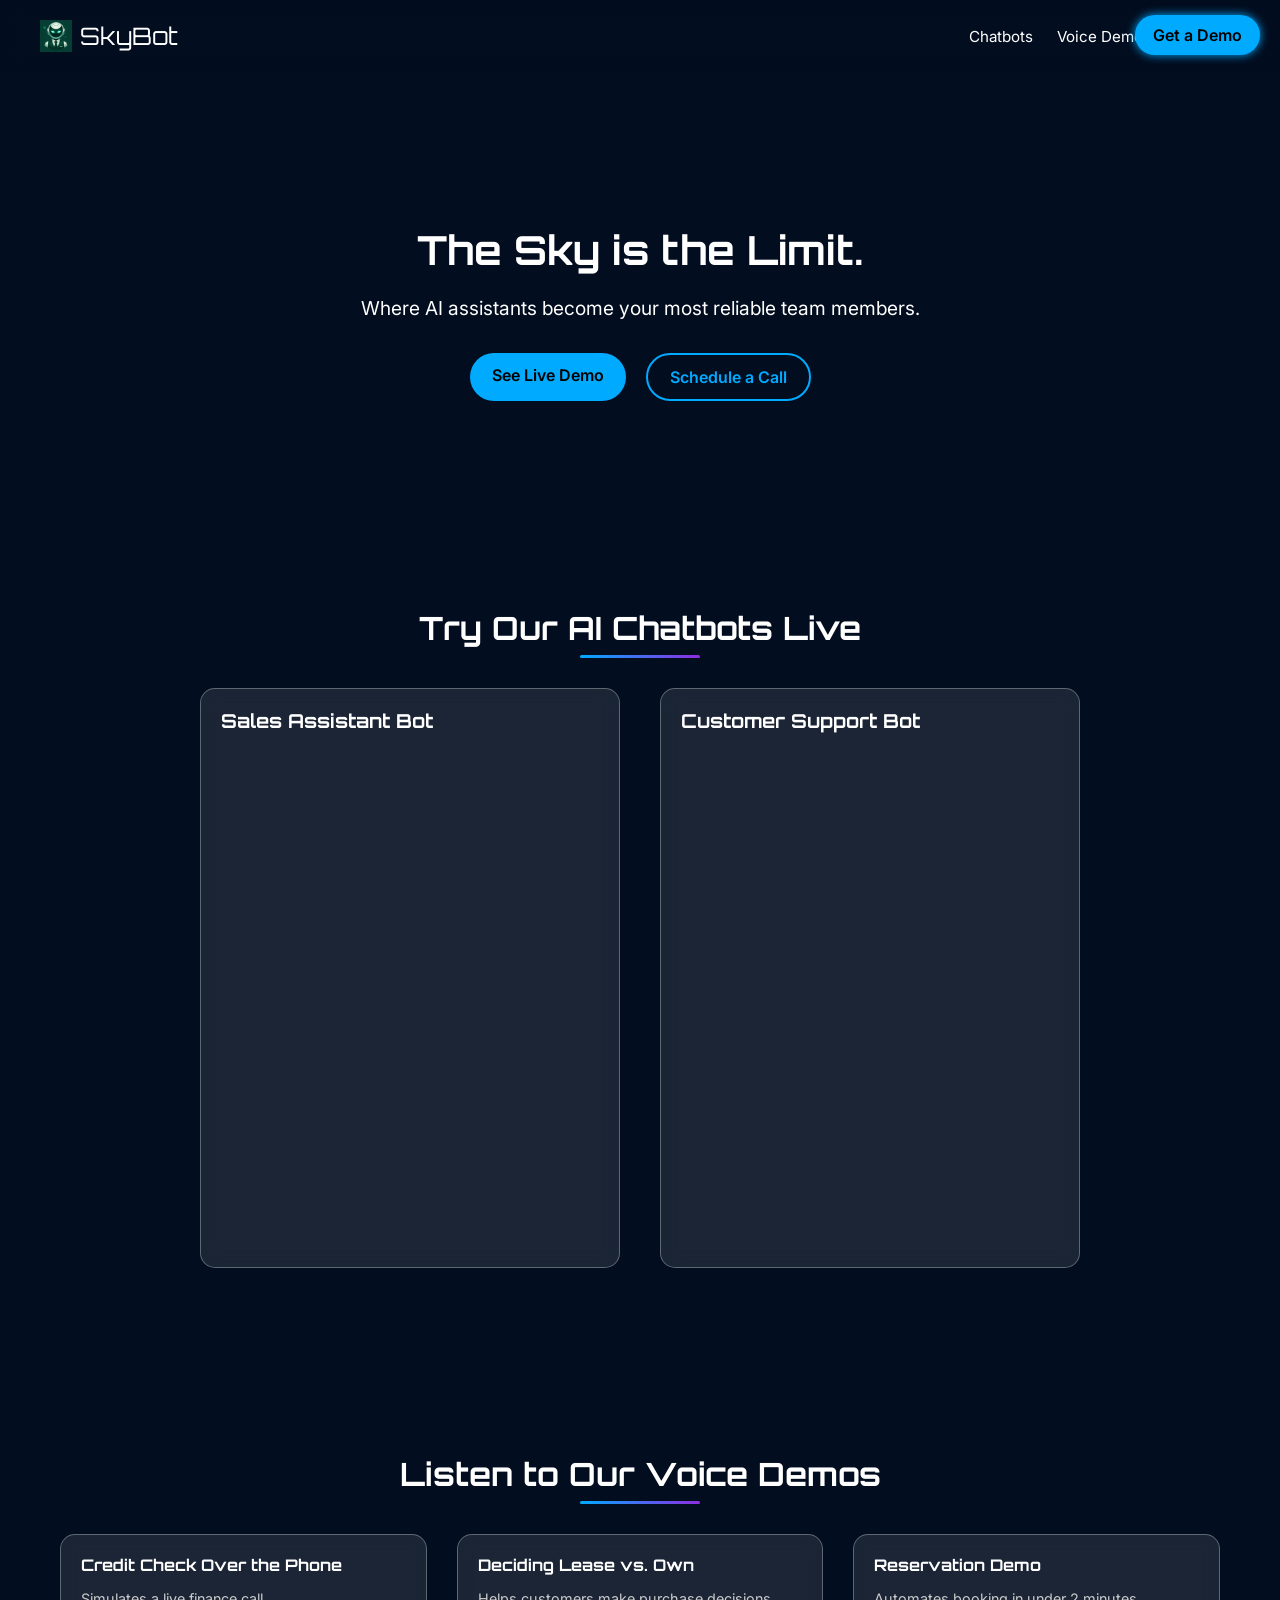
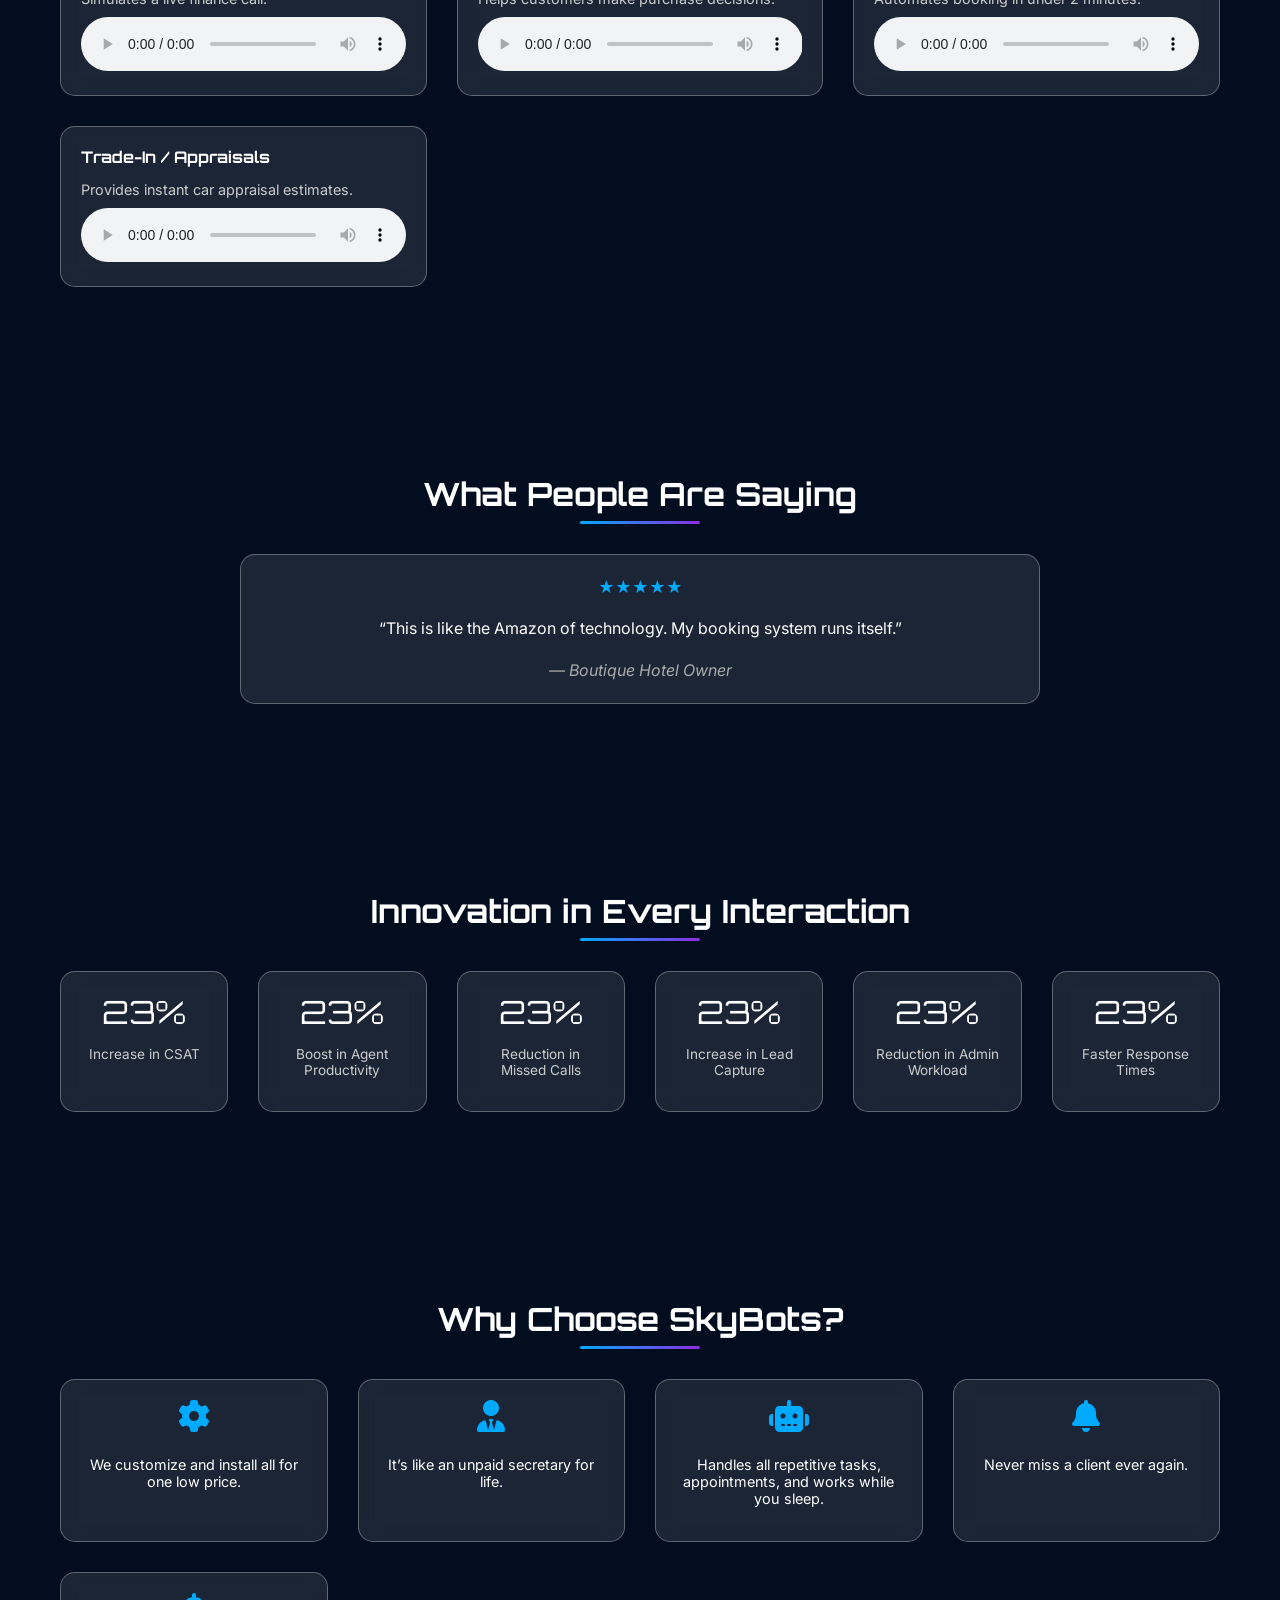
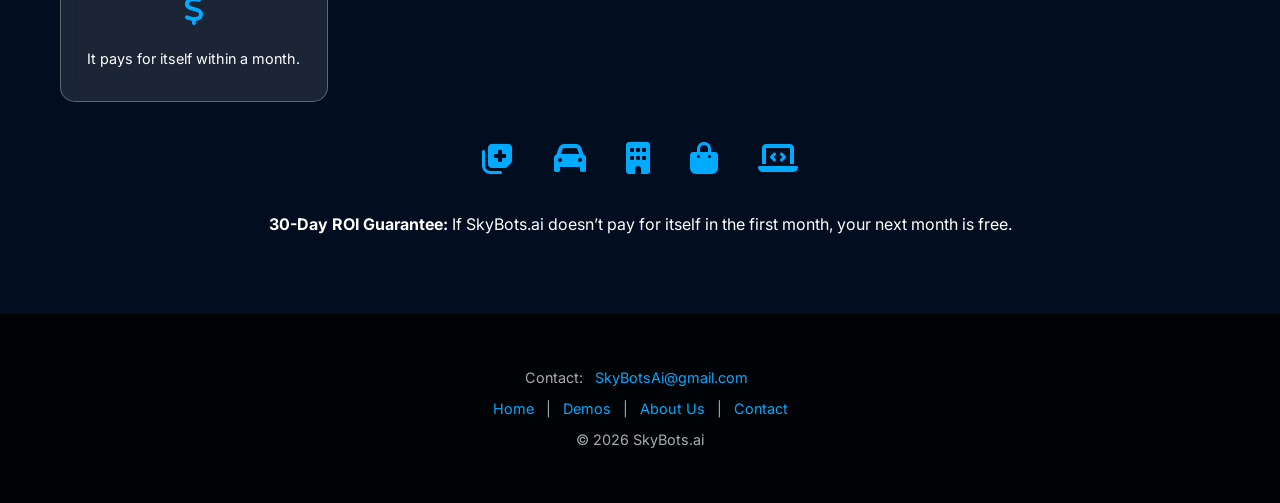
==== commit 25b27bf8: "Revert site: redirect index.html to restored version" ====
--- a/index.html
+++ b/index.html
@@ -1,4 +1,5 @@
 <!DOCTYPE html>
+
 <html lang="en">
 <head>
   <meta charset="UTF-8" />
@@ -614,4 +615,4 @@
     });
   </script>
 </body>
-</html>+</html>
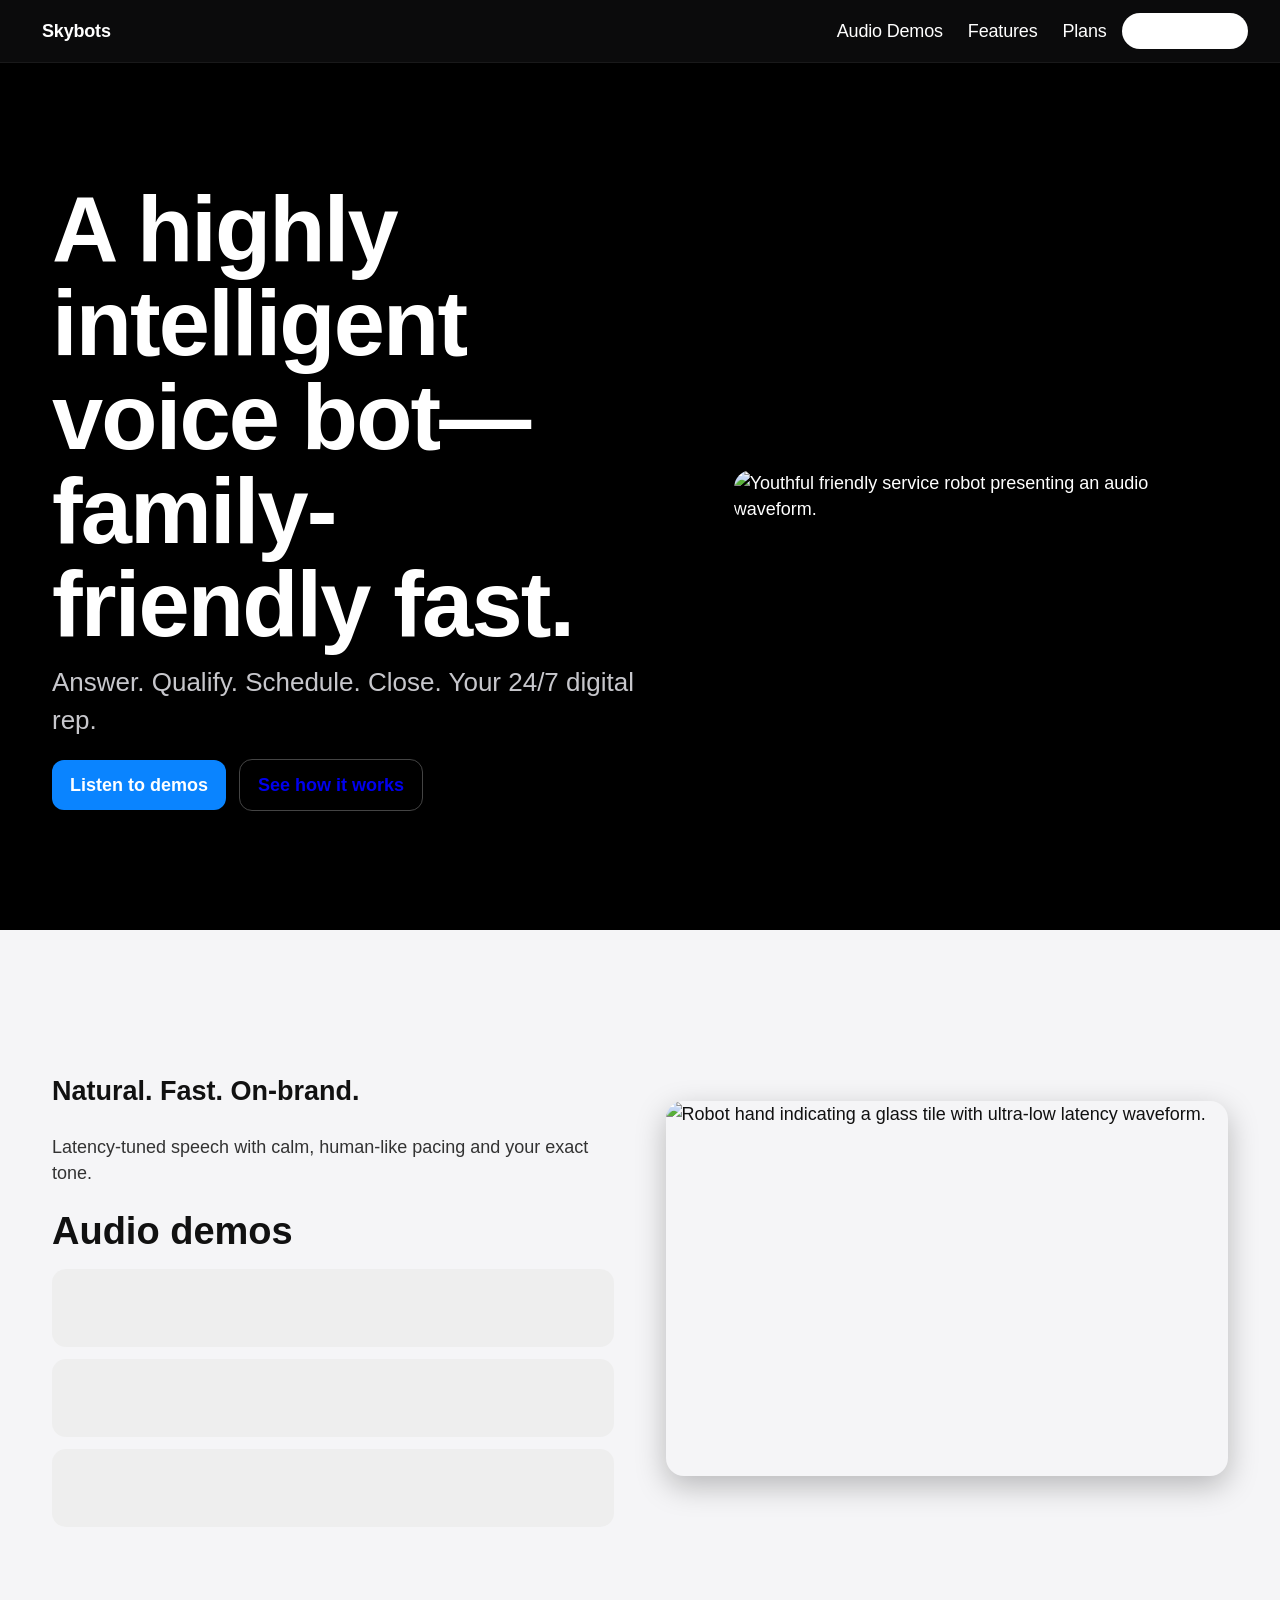
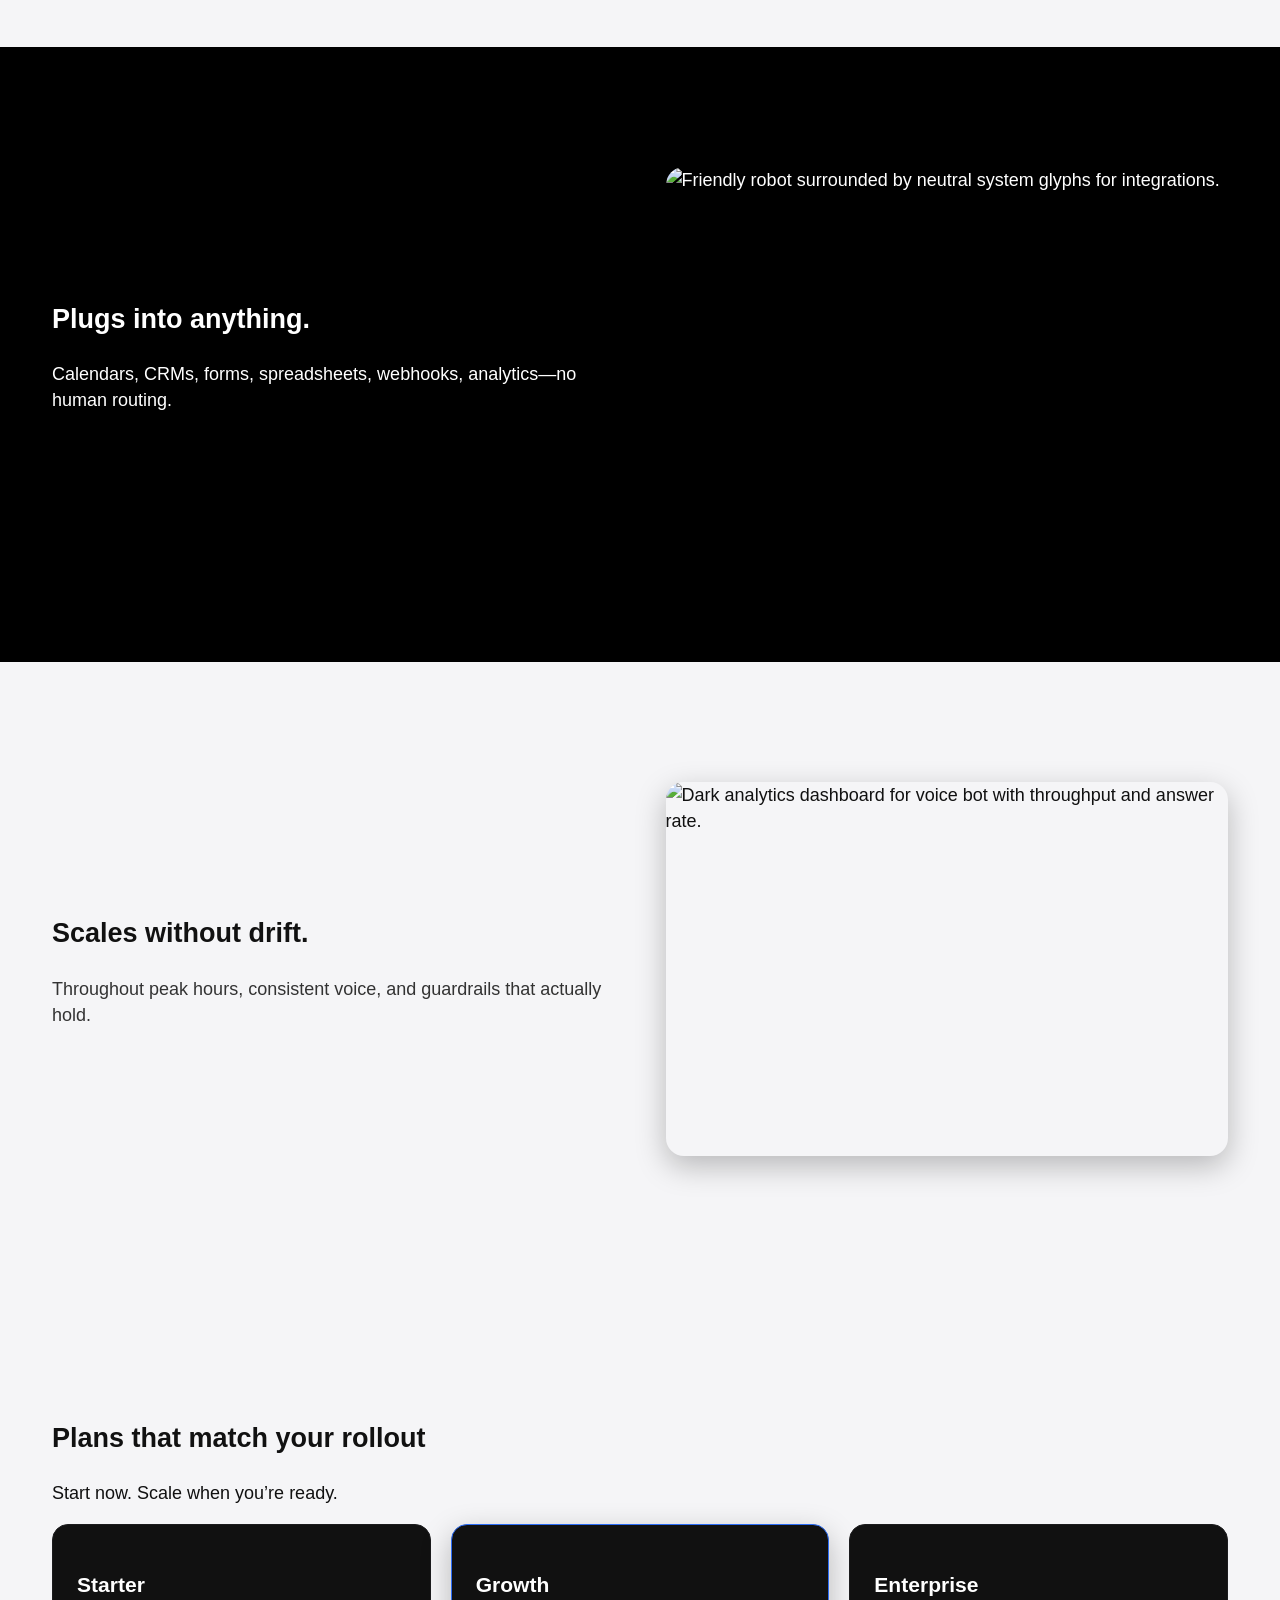
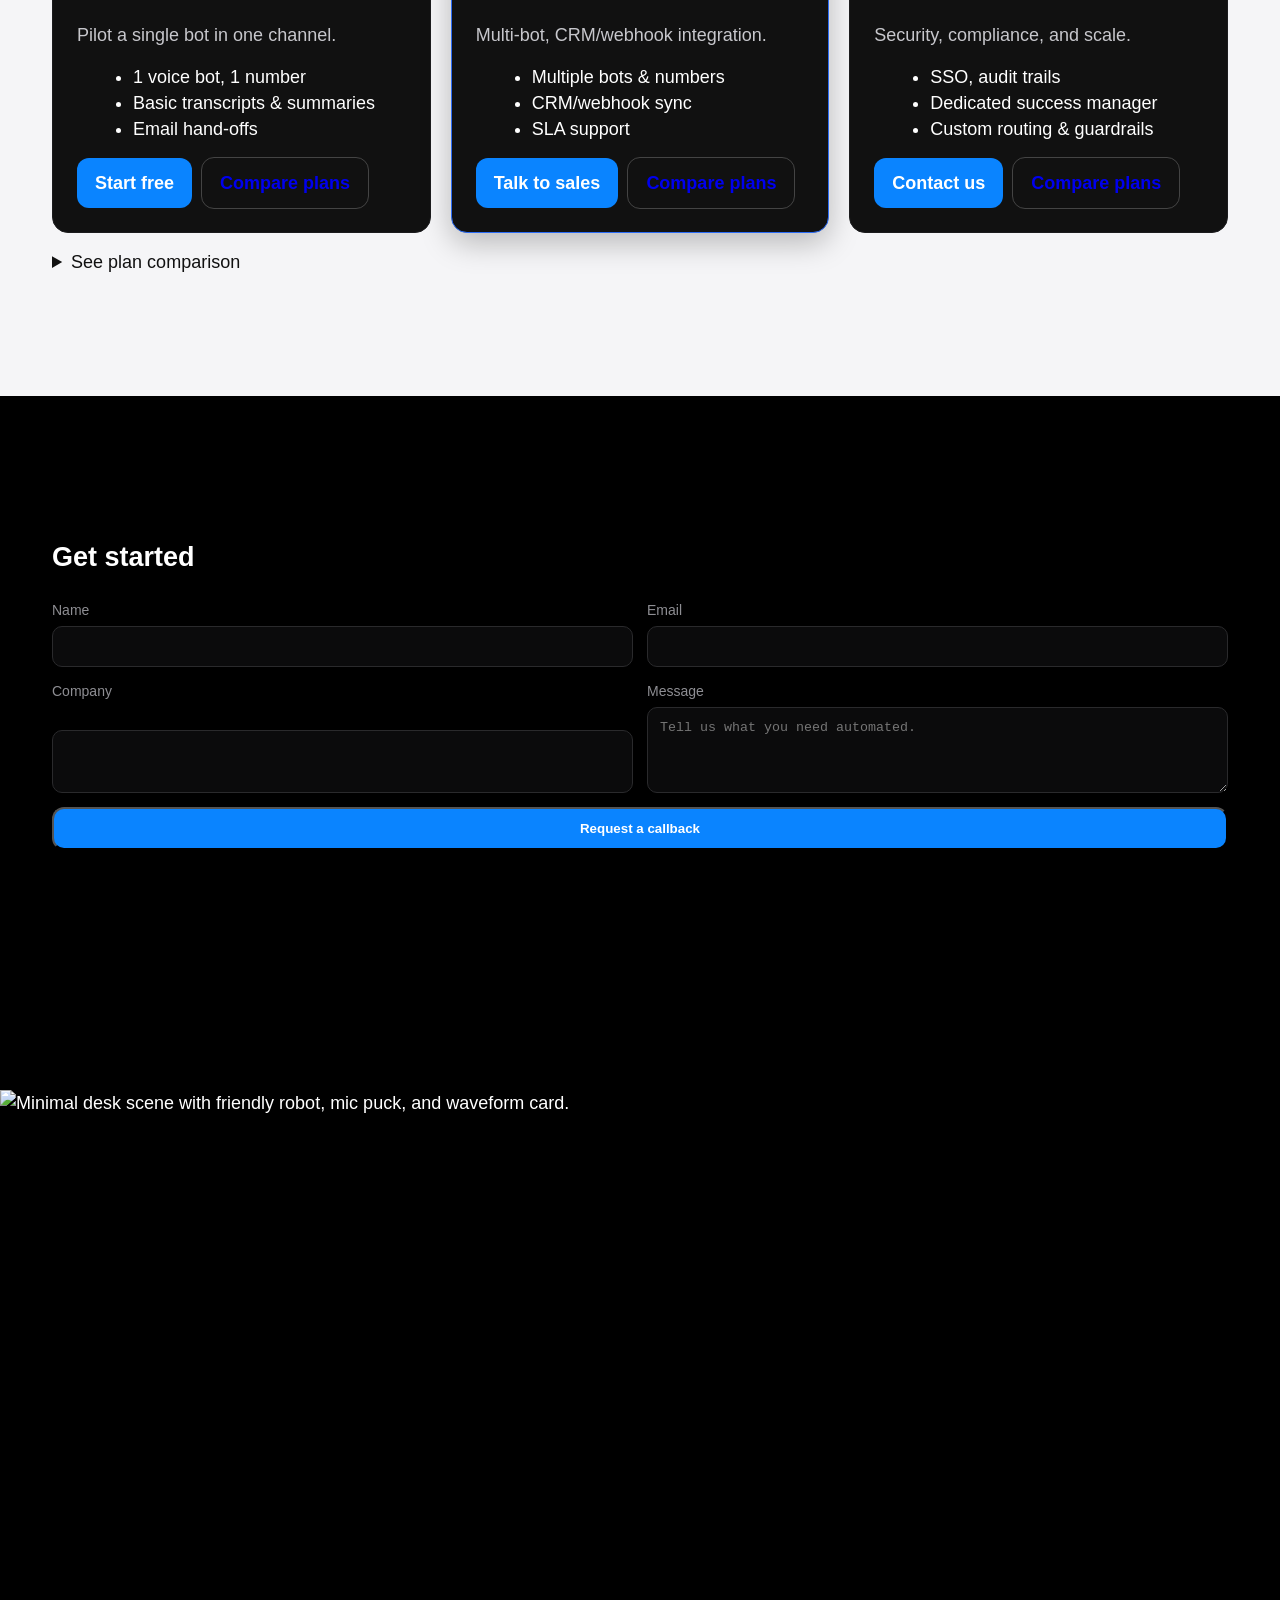
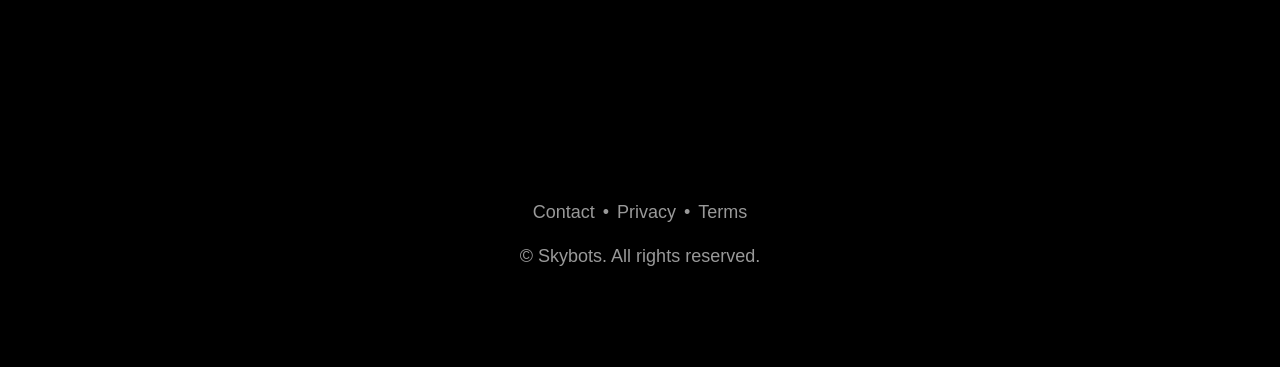
==== commit 2194cc2c: "feat(site): add index.html" ====
--- a/index.html
+++ b/index.html
@@ -1,618 +1,202 @@
-<!DOCTYPE html>
-
+<!doctype html>
 <html lang="en">
 <head>
-  <meta charset="UTF-8" />
-  <meta name="viewport" content="width=device-width, initial-scale=1.0" />
-  <title>SkyBots.ai – Conversational AI Showcase</title>
-  <!-- Google Fonts for modern futuristic typography -->
-  <link href="https://fonts.googleapis.com/css2?family=Orbitron:wght@400;600&family=Inter:wght@400;500;600&display=swap" rel="stylesheet" />
-  <!-- Font Awesome for simple icons -->
-  <link rel="stylesheet" href="https://cdnjs.cloudflare.com/ajax/libs/font-awesome/6.4.0/css/all.min.css" integrity="sha512-pItdXKJkAo+PT8Xb16+KyvYtXq6YOxqfNdoUF2wy92CM12EneGZLyktbjLaKZpu2L7zqCK3sC+b/vZDyHgPZQ==" crossorigin="anonymous" referrerpolicy="no-referrer" />
-  <style>
-    :root {
-      --primary-color: #0af; /* Neon blue accent */
-      --secondary-color: #8e2de2; /* Violet accent */
-      --text-light: #fff;
-      --card-bg: rgba(255, 255, 255, 0.1);
-      --card-border: rgba(255, 255, 255, 0.3);
-    }
-    * { box-sizing: border-box; }
-    html, body {
-      margin: 0;
-      padding: 0;
-      font-family: 'Inter', sans-serif;
-      color: var(--text-light);
-      background: #020d1f;
-      overflow-x: hidden;
-    }
-    /* Starfield canvas fills page */
-    #starfield {
-      position: fixed;
-      top: 0;
-      left: 0;
-      width: 100%;
-      height: 100%;
-      z-index: -2;
-    }
-    /* Dark overlay for readability */
-    #overlay {
-      position: fixed;
-      top: 0;
-      left: 0;
-      width: 100%;
-      height: 100%;
-      background: linear-gradient(to bottom, rgba(0, 0, 30, 0.7), rgba(0, 10, 40, 0.9));
-      z-index: -1;
-    }
-    nav {
-      display: flex;
-      align-items: center;
-      justify-content: space-between;
-      padding: 20px 40px;
-      position: sticky;
-      top: 0;
-      width: 100%;
-      backdrop-filter: blur(10px);
-      z-index: 10;
-    }
-    nav .logo {
-      font-family: 'Orbitron', sans-serif;
-      font-size: 1.5rem;
-      display: flex;
-      align-items: center;
-      gap: 0.5rem;
-    }
-    nav .logo img {
-      width: 32px;
-      height: 32px;
-    }
-    nav ul {
-      list-style: none;
-      display: flex;
-      gap: 1.5rem;
-      margin: 0;
-      padding: 0;
-      font-size: 0.95rem;
-    }
-    nav ul li a {
-      color: var(--text-light);
-      text-decoration: none;
-      transition: color 0.3s;
-    }
-    nav ul li a:hover {
-      color: var(--primary-color);
-    }
-    .sticky-cta {
-      position: fixed;
-      top: 15px;
-      right: 20px;
-      background: var(--primary-color);
-      color: #000;
-      padding: 10px 18px;
-      border-radius: 25px;
-      font-weight: 600;
-      cursor: pointer;
-      text-decoration: none;
-      box-shadow: 0 0 10px var(--primary-color);
-      z-index: 11;
-    }
-    .hero {
-      text-align: center;
-      padding: 120px 20px 100px;
-      position: relative;
-    }
-    .hero h1 {
-      font-family: 'Orbitron', sans-serif;
-      font-size: 2.5rem;
-      margin-bottom: 15px;
-    }
-    .hero p {
-      font-size: 1.2rem;
-      margin-bottom: 30px;
-      max-width: 600px;
-      margin-left: auto;
-      margin-right: auto;
-      line-height: 1.5;
-    }
-    .hero .cta-buttons {
-      display: flex;
-      justify-content: center;
-      gap: 20px;
-    }
-    .hero .cta-buttons a {
-      padding: 12px 22px;
-      border-radius: 25px;
-      text-decoration: none;
-      font-weight: 600;
-      transition: background 0.3s, transform 0.3s;
-    }
-    .hero .cta-primary {
-      background: var(--primary-color);
-      color: #000;
-    }
-    .hero .cta-secondary {
-      border: 2px solid var(--primary-color);
-      color: var(--primary-color);
-    }
-    .hero .cta-primary:hover {
-      transform: translateY(-3px);
-      box-shadow: 0 0 10px var(--primary-color);
-    }
-    .hero .cta-secondary:hover {
-      background: var(--primary-color);
-      color: #000;
-      transform: translateY(-3px);
-      box-shadow: 0 0 10px var(--primary-color);
-    }
-    .section {
-      padding: 80px 20px;
-      max-width: 1200px;
-      margin: 0 auto;
-    }
-    .section h2 {
-      text-align: center;
-      font-family: 'Orbitron', sans-serif;
-      font-size: 2rem;
-      margin-bottom: 40px;
-      position: relative;
-    }
-    .section h2::after {
-      content: '';
-      position: absolute;
-      bottom: -10px;
-      left: 50%;
-      transform: translateX(-50%);
-      width: 120px;
-      height: 3px;
-      background: linear-gradient(90deg, var(--primary-color), var(--secondary-color));
-      border-radius: 2px;
-    }
-    /* Chatbot demos */
-    .chatbot-container {
-      display: flex;
-      flex-wrap: wrap;
-      gap: 40px;
-      justify-content: center;
-    }
-    .chatbot-demo {
-      background: var(--card-bg);
-      border: 1px solid var(--card-border);
-      border-radius: 15px;
-      padding: 20px;
-      backdrop-filter: blur(10px);
-      width: 420px;
-      max-width: 100%;
-    }
-    .chatbot-demo h3 {
-      margin-top: 0;
-      font-family: 'Orbitron', sans-serif;
-      font-size: 1.2rem;
-      margin-bottom: 10px;
-    }
-    .chatbot-demo iframe {
-      width: 100%;
-      height: 500px;
-      border: none;
-      border-radius: 10px;
-    }
-    /* Voice demos */
-    .voice-grid {
-      display: grid;
-      grid-template-columns: repeat(auto-fit, minmax(280px, 1fr));
-      gap: 30px;
-    }
-    .voice-card {
-      background: var(--card-bg);
-      border: 1px solid var(--card-border);
-      border-radius: 15px;
-      padding: 20px;
-      backdrop-filter: blur(10px);
-    }
-    .voice-card h4 {
-      font-family: 'Orbitron', sans-serif;
-      margin-top: 0;
-      margin-bottom: 8px;
-    }
-    .voice-card p {
-      font-size: 0.9rem;
-      margin-bottom: 10px;
-      color: #ccc;
-    }
-    .voice-card audio {
-      width: 100%;
-      outline: none;
-    }
-    /* Testimonials carousel */
-    .testimonials {
-      text-align: center;
-      position: relative;
-      max-width: 800px;
-      margin: 0 auto;
-    }
-    .testimonial-slide {
-      display: none;
-      font-size: 1rem;
-      line-height: 1.6;
-      padding: 20px;
-      background: var(--card-bg);
-      border: 1px solid var(--card-border);
-      border-radius: 15px;
-    }
-    .testimonial-slide.active {
-      display: block;
-    }
-    .testimonial-slide .stars {
-      color: var(--primary-color);
-      margin-bottom: 10px;
-    }
-    .testimonial-author {
-      margin-top: 10px;
-      font-style: italic;
-      color: #aaa;
-    }
-    /* Stats row */
-    .stats-row {
-      display: grid;
-      grid-template-columns: repeat(auto-fit, minmax(150px, 1fr));
-      gap: 30px;
-    }
-    .stat-card {
-      background: var(--card-bg);
-      border: 1px solid var(--card-border);
-      border-radius: 15px;
-      padding: 20px;
-      text-align: center;
-      backdrop-filter: blur(10px);
-    }
-    .stat-card .number {
-      font-family: 'Orbitron', sans-serif;
-      font-size: 2rem;
-      margin-bottom: 10px;
-    }
-    .stat-card p {
-      font-size: 0.85rem;
-      color: #ccc;
-    }
-    /* Feature cards */
-    .features {
-      display: grid;
-      grid-template-columns: repeat(auto-fit, minmax(220px, 1fr));
-      gap: 30px;
-    }
-    .feature-card {
-      background: var(--card-bg);
-      border: 1px solid var(--card-border);
-      border-radius: 15px;
-      padding: 20px;
-      text-align: center;
-      backdrop-filter: blur(10px);
-    }
-    .feature-card i {
-      font-size: 2rem;
-      color: var(--primary-color);
-      margin-bottom: 10px;
-    }
-    .feature-card p {
-      font-size: 0.9rem;
-    }
-    /* Trust row */
-    .trust-row {
-      display: flex;
-      justify-content: center;
-      align-items: center;
-      gap: 40px;
-      flex-wrap: wrap;
-      font-size: 2rem;
-      margin-top: 40px;
-    }
-    .trust-row i {
-      color: var(--primary-color);
-    }
-    footer {
-      background: rgba(0, 0, 0, 0.8);
-      padding: 40px 20px;
-      text-align: center;
-      font-size: 0.9rem;
-      color: #aaa;
-    }
-    footer a {
-      color: var(--primary-color);
-      text-decoration: none;
-      margin: 0 8px;
-    }
-    footer a:hover {
-      text-decoration: underline;
-    }
-    @media (max-width: 600px) {
-      .hero h1 {
-        font-size: 2rem;
-      }
-      .hero p {
-        font-size: 1rem;
-      }
-    }
-  </style>
+  <meta charset="utf-8" />
+  <meta name="viewport" content="width=device-width,initial-scale=1" />
+  <title>Skybots – AI Voice Bots</title>
+  <meta name="description" content="Skybots voice bots: answer, qualify, schedule, and hand-off—24/7, on-brand." />
+  <link rel="icon" href="images/favicon.ico">
+  <link rel="apple-touch-icon" sizes="180x180" href="images/icon-180.png">
+  <meta name="theme-color" content="#000000">
+  <meta property="og:title" content="Skybots – AI Voice Bots">
+  <meta property="og:description" content="Answer. Qualify. Schedule. Close. Your 24/7 digital rep.">
+  <meta property="og:type" content="website">
+  <meta property="og:url" content="https://gonia25.github.io/skybots-apple-style-landing/">
+  <meta property="og:image" content="https://gonia25.github.io/skybots-apple-style-landing/images/hero.webp">
+  <meta name="twitter:card" content="summary_large_image">
+  <link rel="preload" href="images/hero.webp" as="image" fetchpriority="high">
+  <link rel="stylesheet" href="styles.css" />
+  <!-- Cache-busted script to ensure new JS loads immediately -->
+  <script defer src="app.js?v=7"></script>
 </head>
 <body>
-  <canvas id="starfield"></canvas>
-  <div id="overlay"></div>
-  <a href="schedule.html" class="sticky-cta">Get a Demo</a>
-  <nav>
-    <div class="logo">
-      <img src="voicebot_mascot.png" alt="SkyBot Mascot" />
-      SkyBot
-    </div>
-    <ul>
-      <li><a href="#chatbots">Chatbots</a></li>
-      <li><a href="#voicebots">Voice Demos</a></li>
-      <li><a href="#about" class="about-link">About Us</a></li>
-    </ul>
-  </nav>
-  <section class="hero" id="hero">
-    <h1>The Sky is the Limit.</h1>
-    <p>Where AI assistants become your most reliable team members.</p>
-    <div class="cta-buttons">
-      <a href="#chatbots" class="cta-primary">See Live Demo</a>
-      <a href="#contact" class="cta-secondary">Schedule a Call</a>
-    </div>
-  </section>
-  <section class="section" id="chatbots">
-    <h2>Try Our AI Chatbots Live</h2>
-    <div class="chatbot-container">
-      <div class="chatbot-demo">
-        <h3>Sales Assistant Bot</h3>
-        <iframe src="https://creator.voiceflow.com/prototype/67b86887c97c50a0c1d01c96" allow="microphone; autoplay"></iframe>
-      </div>
-      <div class="chatbot-demo">
-        <h3>Customer Support Bot</h3>
-        <iframe src="https://creator.voiceflow.com/prototype/67c6233d005cea773533d6c3" allow="microphone; autoplay"></iframe>
-      </div>
-    </div>
-  </section>
-  <section class="section" id="voicebots">
-    <h2>Listen to Our Voice Demos</h2>
-    <div class="voice-grid">
-      <div class="voice-card">
-        <h4>Credit Check Over the Phone</h4>
-        <p>Simulates a live finance call.</p>
-        <audio controls preload="metadata">
-          <source src="credit_check_over_the_phone.m4a" type="audio/mp4" />
-          Your browser does not support the audio element.
-        </audio>
-      </div>
-      <div class="voice-card">
-        <h4>Deciding Lease vs. Own</h4>
-        <p>Helps customers make purchase decisions.</p>
-        <audio controls preload="metadata">
-          <source src="deciding_lease_vs_own.m4a" type="audio/mp4" />
-          Your browser does not support the audio element.
-        </audio>
-      </div>
-      <div class="voice-card">
-        <h4>Reservation Demo</h4>
-        <p>Automates booking in under 2 minutes.</p>
-        <audio controls preload="metadata">
-          <source src="reservation_demo.m4a" type="audio/mp4" />
-          Your browser does not support the audio element.
-        </audio>
-      </div>
-      <div class="voice-card">
-        <h4>Trade-In / Appraisals</h4>
-        <p>Provides instant car appraisal estimates.</p>
-        <audio controls preload="metadata">
-          <source src="trade_in_appraisals.m4a" type="audio/mp4" />
-          Your browser does not support the audio element.
-        </audio>
-      </div>
-    </div>
-  </section>
-  <section class="section" id="testimonials">
-    <h2>What People Are Saying</h2>
-    <div class="testimonials">
-      <div class="testimonial-slide active">
-        <div class="stars">★★★★★</div>
-        <p>“This is like the Amazon of technology. My booking system runs itself.”</p>
-        <div class="testimonial-author">— Boutique Hotel Owner</div>
-      </div>
-      <div class="testimonial-slide">
-        <div class="stars">★★★★★</div>
-        <p>“Handles my entire call center with dozens of calls at once. Saving thousands daily.”</p>
-        <div class="testimonial-author">— Retail Ops Director</div>
-      </div>
-      <div class="testimonial-slide">
-        <div class="stars">★★★★★</div>
-        <p>“It pays for itself in less than a month. I can’t believe the price.”</p>
-        <div class="testimonial-author">— Dental Clinic Manager</div>
-      </div>
-      <div class="testimonial-slide">
-        <div class="stars">★★★★★</div>
-        <p>“Our CSAT jumped 85% in 60 days. Feels like talking to a real person 24/7.”</p>
-        <div class="testimonial-author">— SaaS Startup CEO</div>
-      </div>
-    </div>
-  </section>
-  <section class="section" id="stats">
-    <h2>Innovation in Every Interaction</h2>
-    <div class="stats-row">
-      <div class="stat-card">
-        <div class="number" data-target="52">0%</div>
-        <p>Increase in CSAT</p>
-      </div>
-      <div class="stat-card">
-        <div class="number" data-target="46">0%</div>
-        <p>Boost in Agent Productivity</p>
-      </div>
-      <div class="stat-card">
-        <div class="number" data-target="70">0%</div>
-        <p>Reduction in Missed Calls</p>
-      </div>
-      <div class="stat-card">
-        <div class="number" data-target="60">0%</div>
-        <p>Increase in Lead Capture</p>
-      </div>
-      <div class="stat-card">
-        <div class="number" data-target="50">0%</div>
-        <p>Reduction in Admin Workload</p>
-      </div>
-      <div class="stat-card">
-        <div class="number" data-target="90">0%</div>
-        <p>Faster Response Times</p>
-      </div>
-    </div>
-  </section>
-  <section class="section" id="features">
-    <h2>Why Choose SkyBots?</h2>
-    <div class="features">
-      <div class="feature-card">
-        <i class="fas fa-cog"></i>
-        <p>We customize and install all for one low price.</p>
-      </div>
-      <div class="feature-card">
-        <i class="fas fa-user-tie"></i>
-        <p>It’s like an unpaid secretary for life.</p>
-      </div>
-      <div class="feature-card">
-        <i class="fas fa-robot"></i>
-        <p>Handles all repetitive tasks, appointments, and works while you sleep.</p>
-      </div>
-      <div class="feature-card">
-        <i class="fas fa-bell"></i>
-        <p>Never miss a client ever again.</p>
-      </div>
-      <div class="feature-card">
-        <i class="fas fa-dollar-sign"></i>
-        <p>It pays for itself within a month.</p>
-      </div>
-    </div>
-    <div class="trust-row">
-      <i class="fas fa-notes-medical" title="Healthcare"></i>
-      <i class="fas fa-car" title="Automotive"></i>
-      <i class="fas fa-building" title="Real Estate"></i>
-      <i class="fas fa-shopping-bag" title="Retail"></i>
-      <i class="fas fa-laptop-code" title="SaaS"></i>
-    </div>
-    <div style="margin-top:40px;text-align:center;">
-      <strong>30-Day ROI Guarantee:</strong> If SkyBots.ai doesn’t pay for itself in the first month, your next month is free.
-    </div>
-  </section>
-  <footer id="contact">
-    <p>Contact: <a href="mailto:SkyBotsAi@gmail.com">SkyBotsAi@gmail.com</a></p>
-    <p>
-      <a href="#hero">Home</a> |
-      <a href="#chatbots">Demos</a> |
-      <a href="about.html">About Us</a> |
-      <a href="schedule.html">Contact</a>
-    </p>
-    <p>© <span id="year"></span> SkyBots.ai</p>
+  <!-- Always-dark sticky nav -->
+  <header class="nav">
+    <a class="brand" href="#">Skybots</a>
+    <nav class="nav-links">
+      <a href="#demos-inline">Audio Demos</a>
+      <a href="#features">Features</a>
+      <a href="#plans">Plans</a>
+      <a class="cta" href="#contact">Talk to Sales</a>
+    </nav>
+  </header>
+
+  <main>
+    <!-- HERO -->
+    <section class="section dark hero" aria-labelledby="hero-title">
+      <div class="container hero-grid">
+        <div class="hero-copy">
+          <h1 id="hero-title">A highly intelligent<br>voice bot—family-friendly fast.</h1>
+          <p class="hero-sub">Answer. Qualify. Schedule. Close. Your 24/7 digital rep.</p>
+          <div class="hero-cta">
+            <a class="btn primary" href="#demos-inline">Listen to demos</a>
+            <a class="btn ghost" href="#demos-inline">See how it works</a>
+          </div>
+        </div>
+        <figure class="hero-media">
+          <img src="images/hero.webp" alt="Youthful friendly service robot presenting an audio waveform."
+               width="1600" height="900" decoding="async">
+        </figure>
+      </div>
+    </section>
+
+    <!-- FEATURES: Slab #1 (light) — demos embedded on the left -->
+    <section id="features" class="section light" aria-label="Highlights">
+      <div class="container panel">
+        <div class="copy">
+          <h2>Natural. Fast. On-brand.</h2>
+          <p>Latency-tuned speech with calm, human-like pacing and your exact tone.</p>
+
+          <!-- Inline demos block -->
+          <div id="demos-inline" class="demos-inline" aria-label="Audio demos">
+            <h3 class="demos-title">Audio demos</h3>
+            <div id="audio-list" class="demo-list" role="list" aria-describedby="demos-inline">
+              <!-- JS injects three stacked demo bars here -->
+              <div class="skeleton bar"></div>
+              <div class="skeleton bar"></div>
+              <div class="skeleton bar"></div>
+            </div>
+          </div>
+        </div>
+
+        <img src="images/speed.webp"
+             alt="Robot hand indicating a glass tile with ultra-low latency waveform."
+             width="1600" height="1066" loading="lazy" decoding="async">
+      </div>
+    </section>
+
+    <!-- FEATURES: Slab #2 (dark) -->
+    <section class="section dark">
+      <div class="container panel">
+        <div class="copy">
+          <h2>Plugs into anything.</h2>
+          <p>Calendars, CRMs, forms, spreadsheets, webhooks, analytics—no human routing.</p>
+        </div>
+        <img src="images/integrations.webp"
+             alt="Friendly robot surrounded by neutral system glyphs for integrations."
+             width="1600" height="1066" loading="lazy" decoding="async">
+      </div>
+    </section>
+
+    <!-- FEATURES: Slab #3 (light) -->
+    <section class="section light">
+      <div class="container panel">
+        <div class="copy">
+          <h2>Scales without drift.</h2>
+          <p>Throughout peak hours, consistent voice, and guardrails that actually hold.</p>
+        </div>
+        <img src="images/dashboard.webp"
+             alt="Dark analytics dashboard for voice bot with throughput and answer rate."
+             width="1600" height="1066" loading="lazy" decoding="async">
+      </div>
+    </section>
+
+    <!-- PLANS -->
+    <section id="plans" class="section light" aria-labelledby="plans-title">
+      <div class="container">
+        <h2 id="plans-title">Plans that match your rollout</h2>
+        <p class="muted">Start now. Scale when you’re ready.</p>
+
+        <div class="cards three">
+          <article class="card">
+            <h3>Starter</h3>
+            <p class="sub">Pilot a single bot in one channel.</p>
+            <ul>
+              <li>1 voice bot, 1 number</li>
+              <li>Basic transcripts & summaries</li>
+              <li>Email hand-offs</li>
+            </ul>
+            <div class="actions">
+              <a href="#contact" class="btn primary">Start free</a>
+              <a href="#compare" class="btn ghost">Compare plans</a>
+            </div>
+          </article>
+
+          <article class="card accent">
+            <h3>Growth</h3>
+            <p class="sub">Multi-bot, CRM/webhook integration.</p>
+            <ul>
+              <li>Multiple bots & numbers</li>
+              <li>CRM/webhook sync</li>
+              <li>SLA support</li>
+            </ul>
+            <div class="actions">
+              <a href="#contact" class="btn primary">Talk to sales</a>
+              <a href="#compare" class="btn ghost">Compare plans</a>
+            </div>
+          </article>
+
+          <article class="card">
+            <h3>Enterprise</h3>
+            <p class="sub">Security, compliance, and scale.</p>
+            <ul>
+              <li>SSO, audit trails</li>
+              <li>Dedicated success manager</li>
+              <li>Custom routing & guardrails</li>
+            </ul>
+            <div class="actions">
+              <a href="#contact" class="btn primary">Contact us</a>
+              <a href="#compare" class="btn ghost">Compare plans</a>
+            </div>
+          </article>
+        </div>
+
+        <div id="compare" class="compare">
+          <details>
+            <summary>See plan comparison</summary>
+            <table aria-label="Plan comparison">
+              <thead><tr><th>Feature</th><th>Starter</th><th>Growth</th><th>Enterprise</th></tr></thead>
+              <tbody>
+                <tr><td>Bots & numbers</td><td>1 / 1</td><td>Multi / Multi</td><td>Unlimited</td></tr>
+                <tr><td>Transcripts</td><td>Basic</td><td>Enhanced</td><td>Advanced + export</td></tr>
+                <tr><td>Integrations</td><td>Email</td><td>CRM/Webhooks</td><td>Custom</td></tr>
+                <tr><td>Support</td><td>Community</td><td>SLA</td><td>Dedicated</td></tr>
+                <tr><td>Compliance</td><td>—</td><td>—</td><td>SSO/Audit</td></tr>
+              </tbody>
+            </table>
+          </details>
+        </div>
+      </div>
+    </section>
+
+    <!-- CONTACT -->
+    <section id="contact" class="section dark" aria-labelledby="contact-title">
+      <div class="container contact">
+        <h2 id="contact-title">Get started</h2>
+        <form class="contact-form" action="https://formspree.io/f/your-id" method="POST">
+          <label>Name<input name="name" required></label>
+          <label>Email<input name="email" type="email" required></label>
+          <label>Company<input name="company"></label>
+          <label>Message<textarea name="message" rows="4" placeholder="Tell us what you need automated."></textarea></label>
+          <button class="btn primary" type="submit">Request a callback</button>
+        </form>
+      </div>
+    </section>
+
+    <!-- CTA FOOTER IMAGE -->
+    <section class="section dark cta-footer" aria-hidden="true">
+      <img src="images/cta.webp" alt="Minimal desk scene with friendly robot, mic puck, and waveform card."
+           width="1920" height="823" loading="lazy" decoding="async">
+    </section>
+  </main>
+
+  <footer class="footer">
+    <nav class="foot-links">
+      <a href="#contact">Contact</a><span>•</span>
+      <a href="#" aria-disabled="true">Privacy</a><span>•</span>
+      <a href="#" aria-disabled="true">Terms</a>
+    </nav>
+    <p>© <span id="year"></span> Skybots. All rights reserved.</p>
   </footer>
-
-  <script>
-    // Starfield animation
-    const canvas = document.getElementById('starfield');
-    const ctx = canvas.getContext('2d');
-    let stars = [];
-    const numStars = 200;
-    function initStars() {
-      canvas.width = window.innerWidth;
-      canvas.height = window.innerHeight;
-      stars = [];
-      for (let i = 0; i < numStars; i++) {
-        stars.push({
-          x: Math.random() * canvas.width,
-          y: Math.random() * canvas.height,
-          radius: Math.random() * 1.5 + 0.5,
-          speed: Math.random() * 0.5 + 0.2
-        });
-      }
-    }
-    function animateStars() {
-      ctx.clearRect(0, 0, canvas.width, canvas.height);
-      ctx.fillStyle = 'white';
-      stars.forEach((star) => {
-        ctx.beginPath();
-        ctx.arc(star.x, star.y, star.radius, 0, Math.PI * 2);
-        ctx.fill();
-        star.y += star.speed;
-        if (star.y > canvas.height) {
-          star.y = 0;
-          star.x = Math.random() * canvas.width;
-        }
-      });
-      requestAnimationFrame(animateStars);
-    }
-    window.addEventListener('resize', initStars);
-    initStars();
-    animateStars();
-    // Shooting stars occasionally
-    function createShootingStar() {
-      const sx = Math.random() * canvas.width;
-      const sy = Math.random() * canvas.height * 0.5;
-      const length = Math.random() * 80 + 50;
-      const endX = sx + length;
-      const endY = sy + length * 0.2;
-      const star = { x: sx, y: sy, ex: endX, ey: endY, alpha: 1 };
-      const shootInterval = setInterval(() => {
-        ctx.strokeStyle = `rgba(255,255,255,${star.alpha})`;
-        ctx.lineWidth = 2;
-        ctx.beginPath();
-        ctx.moveTo(star.x, star.y);
-        ctx.lineTo(star.ex, star.ey);
-        ctx.stroke();
-        star.x += 10;
-        star.y += 2;
-        star.ex += 10;
-        star.ey += 2;
-        star.alpha -= 0.02;
-        if (star.alpha <= 0) {
-          clearInterval(shootInterval);
-        }
-      }, 30);
-    }
-    setInterval(() => {
-      if (Math.random() < 0.3) createShootingStar();
-    }, 5000);
-    // Testimonials rotation
-    const slides = document.querySelectorAll('.testimonial-slide');
-    let currentSlide = 0;
-    setInterval(() => {
-      slides[currentSlide].classList.remove('active');
-      currentSlide = (currentSlide + 1) % slides.length;
-      slides[currentSlide].classList.add('active');
-    }, 5000);
-    // Stats counter animation
-    const statCards = document.querySelectorAll('.stat-card .number');
-    const statsObserver = new IntersectionObserver(entries => {
-      entries.forEach(entry => {
-        if (entry.isIntersecting) {
-          const el = entry.target;
-          const target = parseInt(el.getAttribute('data-target'), 10);
-          let count = 0;
-          const increment = () => {
-            if (count <= target) {
-              el.textContent = count + '%';
-              count++;
-              requestAnimationFrame(increment);
-            }
-          };
-          increment();
-          statsObserver.unobserve(el);
-        }
-      });
-    }, { threshold: 0.5 });
-    statCards.forEach(card => statsObserver.observe(card));
-    // Set year in footer
-    document.getElementById('year').textContent = new Date().getFullYear();
-    // Smooth scroll for nav links
-    document.querySelectorAll('a[href^="#"]').forEach(anchor => {
-      anchor.addEventListener('click', function(e) {
-        e.preventDefault();
-        const target = document.querySelector(this.getAttribute('href'));
-        if (target) {
-          target.scrollIntoView({ behavior: 'smooth' });
-        }
-      });
-    });
-  </script>
 </body>
-</html>
+</html>
--- a/styles.css
+++ b/styles.css
@@ -0,0 +1,131 @@
+:root{
+  --maxw:1240px; --gutter:clamp(16px,3vw,32px); --radius:18px;
+  --bg:#000; --fg:#fff; --ink:#111; --paper:#fff;
+  --muted:#6b6b70; --accent:#0A84FF; --shadow:0 10px 30px rgba(0,0,0,.25);
+  --slab:clamp(56px,10vw,120px);
+  --step0:clamp(15px,0.9vw + 10px,18px);
+  --step1:clamp(20px,1.6vw + 10px,26px);
+  --step2:clamp(28px,2.6vw + 12px,38px);
+  --step3:clamp(44px,4.2vw + 12px,64px);
+  --step4:clamp(64px,6.2vw + 16px,92px);
+}
+
+/* Reset */
+*{box-sizing:border-box}
+html,body{margin:0;padding:0}
+body{
+  font:400 var(--step0)/1.45 -apple-system,BlinkMacSystemFont,"Segoe UI",Roboto,Inter,Arial,sans-serif;
+  color:var(--paper); background:var(--bg);
+  -webkit-font-smoothing:antialiased; text-rendering:optimizeLegibility;
+}
+
+/* NAV — always dark and readable */
+.nav{
+  position:sticky; top:0; z-index:100;
+  display:flex; align-items:center; justify-content:space-between; gap:12px;
+  padding:calc(10px + env(safe-area-inset-top)) var(--gutter) 10px var(--gutter);
+  background:#0b0b0c !important; /* kill any white/frosted bar */
+  color:#fff;
+  border-bottom:1px solid rgba(255,255,255,.06);
+}
+.nav a:link, .nav a:visited{color:#fff; text-decoration:none; padding:8px 10px; letter-spacing:-0.01em}
+.nav .cta{background:#fff; color:#111; border-radius:999px; padding:8px 14px; font-weight:600}
+.brand{font-weight:700; letter-spacing:.2px}
+
+/* Sections */
+.section{padding:var(--slab) 0}
+.section.light{background:#f5f5f7; color:#111}
+.section.dark{background:#000; color:#fff}
+.container{max-width:var(--maxw); margin:0 auto; padding:0 var(--gutter)}
+
+/* Hero */
+.hero{min-height:92vh; display:grid; place-items:center}
+.hero-grid{display:grid; grid-template-columns:1.05fr .95fr; gap:clamp(28px,4vw,56px); align-items:center}
+.hero h1{font-size:var(--step4); line-height:1.02; letter-spacing:-0.02em; margin:0 0 12px}
+.hero-sub{font-size:var(--step1); color:#c7c7cc; margin:0 0 20px; max-width:65ch}
+.hero-cta{display:flex; gap:14px; flex-wrap:wrap}
+.btn{display:inline-block; padding:12px 18px; border-radius:12px; text-decoration:none; font-weight:600}
+.btn.primary{background:var(--accent); color:#fff}
+.btn.ghost{outline:1px solid #444}
+.hero-media img{width:100%; height:auto; border-radius:var(--radius); box-shadow:var(--shadow)}
+
+/* Feature panels */
+.panel{display:grid; grid-template-columns:1fr 1fr; align-items:center; gap:clamp(28px,4vw,56px)}
+.panel img{width:100%; height:auto; border-radius:var(--radius); box-shadow:var(--shadow)}
+.section.light .copy p{color:#333}
+
+/* Inline demo list (left column, light slab) */
+.demos-inline{margin-top:18px}
+.demos-title{margin:0 0 10px; font-size:var(--step2); color:#111}
+.demo-list{display:grid; grid-template-columns:1fr; gap:12px}
+.demo{display:grid; grid-template-columns:auto 1fr auto; align-items:center; gap:10px;
+      background:#fff; color:#111; border:1px solid #e5e5ea; border-radius:14px; padding:12px}
+.demo .play{width:38px; height:38px; border-radius:10px; border:1px solid #d1d1d6; background:#f2f2f7}
+.demo h4{margin:0; font-size:1.02rem}
+.demo .time{color:#6b6b70; font-variant-numeric:tabular-nums}
+.demo .seek{grid-column:1 / -1; width:100%}
+.skeleton.bar{height:78px; background:linear-gradient(90deg,#eee 25%,#f6f6f8 37%,#eee 63%);
+              background-size:400% 100%; animation:shimmer 1.2s infinite; border-radius:14px}
+@keyframes shimmer{0%{background-position:100% 0}100%{background-position:-100% 0}}
+
+/* Plans */
+.cards.three{display:grid; grid-template-columns:1fr 1fr 1fr; gap:20px}
+.card{background:#111; color:#fff; border:1px solid #1c1c1e; border-radius:16px; padding:24px}
+.card .sub{color:#c7c7cc; margin:.25rem 0 1rem}
+.card ul{margin:0 0 1rem 1rem}
+.card .actions{display:flex; gap:10px; flex-wrap:wrap}
+.card.accent{border-color:#2b6cf6; box-shadow:0 10px 30px rgba(0,0,0,.25)}
+.compare details{margin-top:16px}
+.compare table{width:100%; border-collapse:collapse; font-size:.95rem}
+.compare th,.compare td{border-bottom:1px solid #e5e5ea; padding:.6rem .4rem; text-align:left}
+.section.light .compare th,.section.light .compare td{color:#111}
+
+/* Contact + CTA footer + Footer */
+.contact-form{display:grid; grid-template-columns:1fr 1fr; gap:14px}
+.contact-form label{display:grid; gap:6px; font-size:14px; color:#8e8e93}
+.contact-form input,.contact-form textarea{background:#0b0b0c; color:#fff; border:1px solid #2a2a2c; border-radius:10px; padding:12px}
+.contact-form button{grid-column:1 / -1}
+.cta-footer img{width:100%; height:auto; display:block; object-fit:cover}
+.footer{color:#999; text-align:center; padding:40px var(--gutter) 80px}
+.foot-links{display:flex; gap:8px; justify-content:center; align-items:center; margin-bottom:6px}
+.foot-links a{color:#999; text-decoration:none}
+
+/* Responsive */
+@media (max-width:980px){
+  .hero-grid{grid-template-columns:1fr}
+  .panel{grid-template-columns:1fr}
+}
+@media (prefers-reduced-motion: reduce){
+  *{animation:none !important; transition:none !important}
+}
+:focus-visible{outline:2px solid var(--accent); outline-offset:2px}
+
+/* Mobile-first overrides: ensure stunning mobile experience without altering desktop */
+@media (max-width: 768px){
+  /* collapse two-column layouts into single column */
+  .hero{min-height:auto}
+  .hero-grid{grid-template-columns:1fr; gap:24px}
+  /* scale down hero heading and make CTAs full width for easier tapping */
+  .hero h1{font-size:clamp(36px,7vw,48px)}
+  .hero-cta .btn{width:100%}
+  /* stack panel image below copy */
+  .panel{grid-template-columns:1fr; gap:20px}
+  /* increase spacing between demo bars */
+  .demo-list{gap:14px}
+  /* enlarge play button for touch */
+  .demo .play{width:48px; height:48px}
+  /* highlight seek thumb with accent colour */
+  .demo .seek{accent-color:#0A84FF}
+  /* stack plan cards into a single column */
+  .cards.three{grid-template-columns:1fr}
+  /* make comparison table scrollable horizontally on small screens */
+  .compare table{display:block; overflow-x:auto; -webkit-overflow-scrolling:touch}
+}
+
+@media (max-width: 430px){
+  /* reduce gutters on very small screens and account for iOS safe areas */
+  :root{ --gutter:16px }
+  .nav{ padding:calc(10px + env(safe-area-inset-top)) var(--gutter) 10px }
+  /* smaller subhead for ultra small widths */
+  .hero-sub{font-size:clamp(16px,4.3vw,18px)}
+}
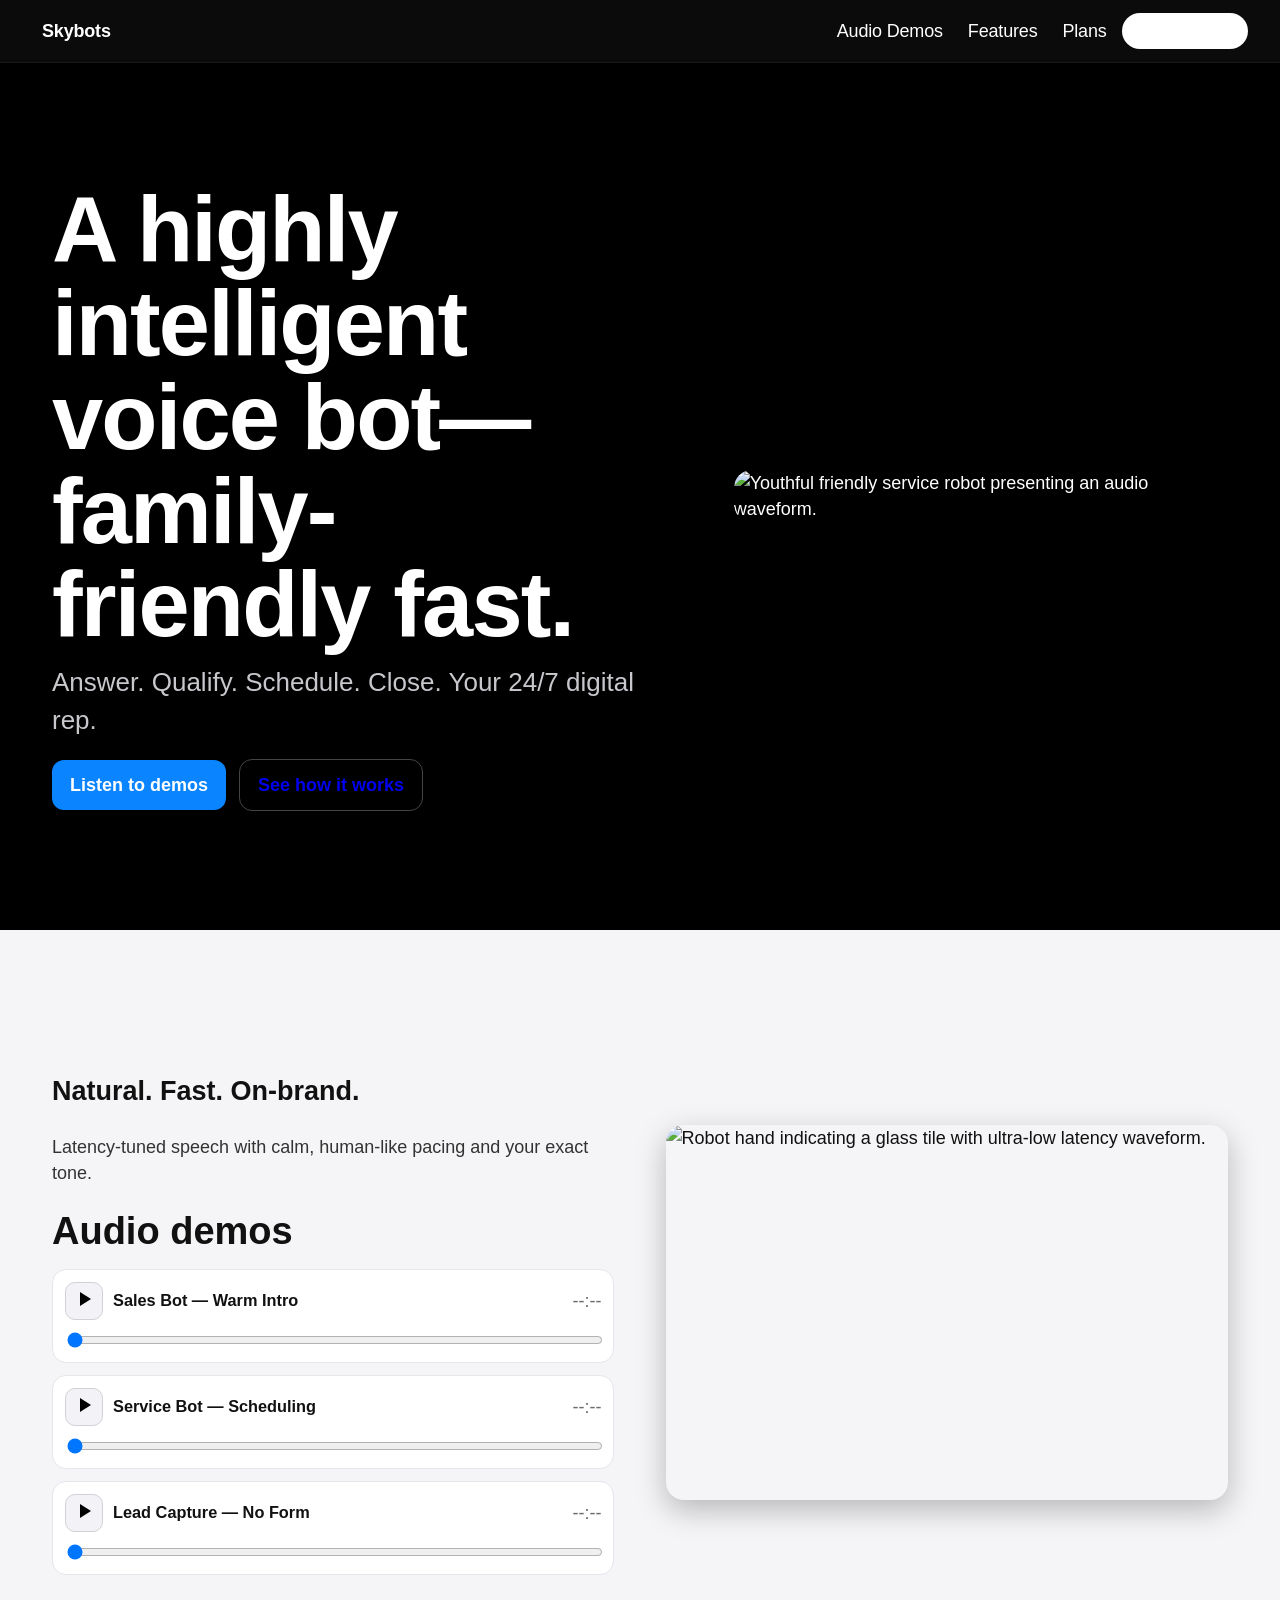
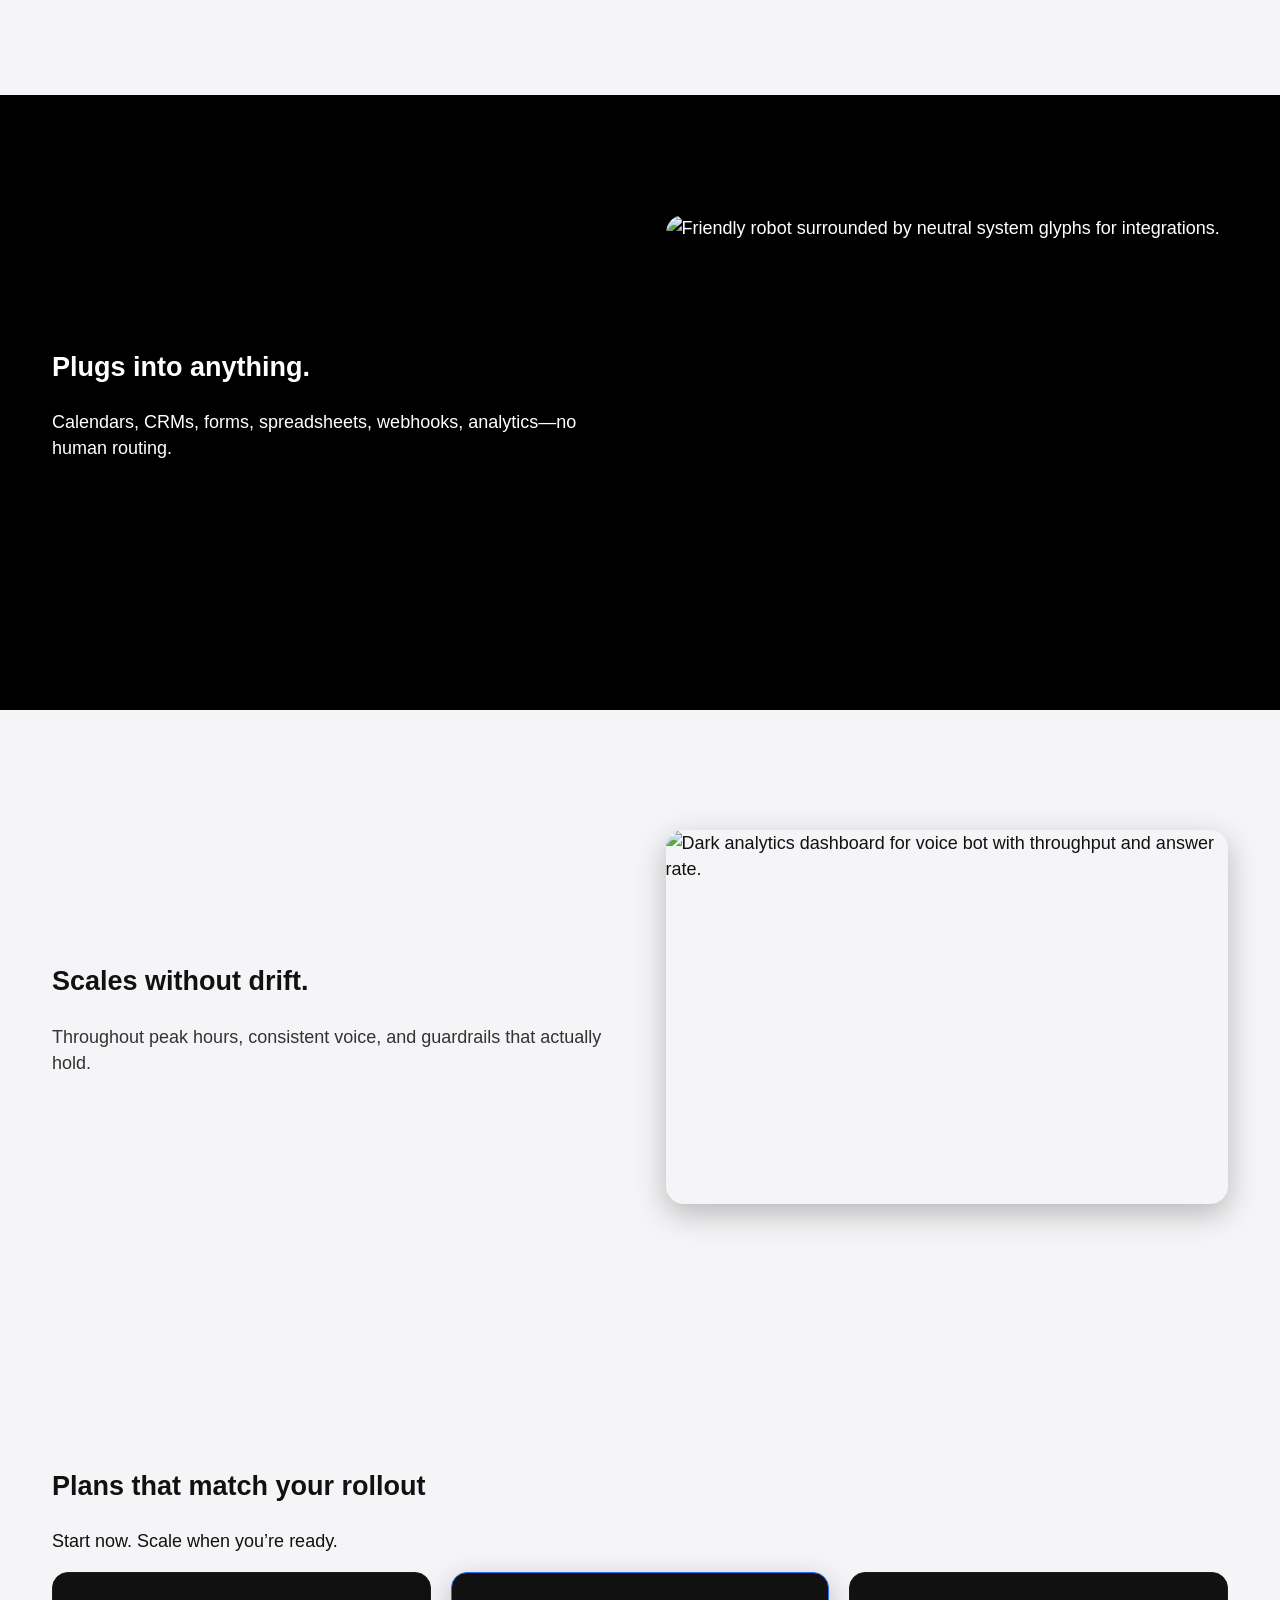
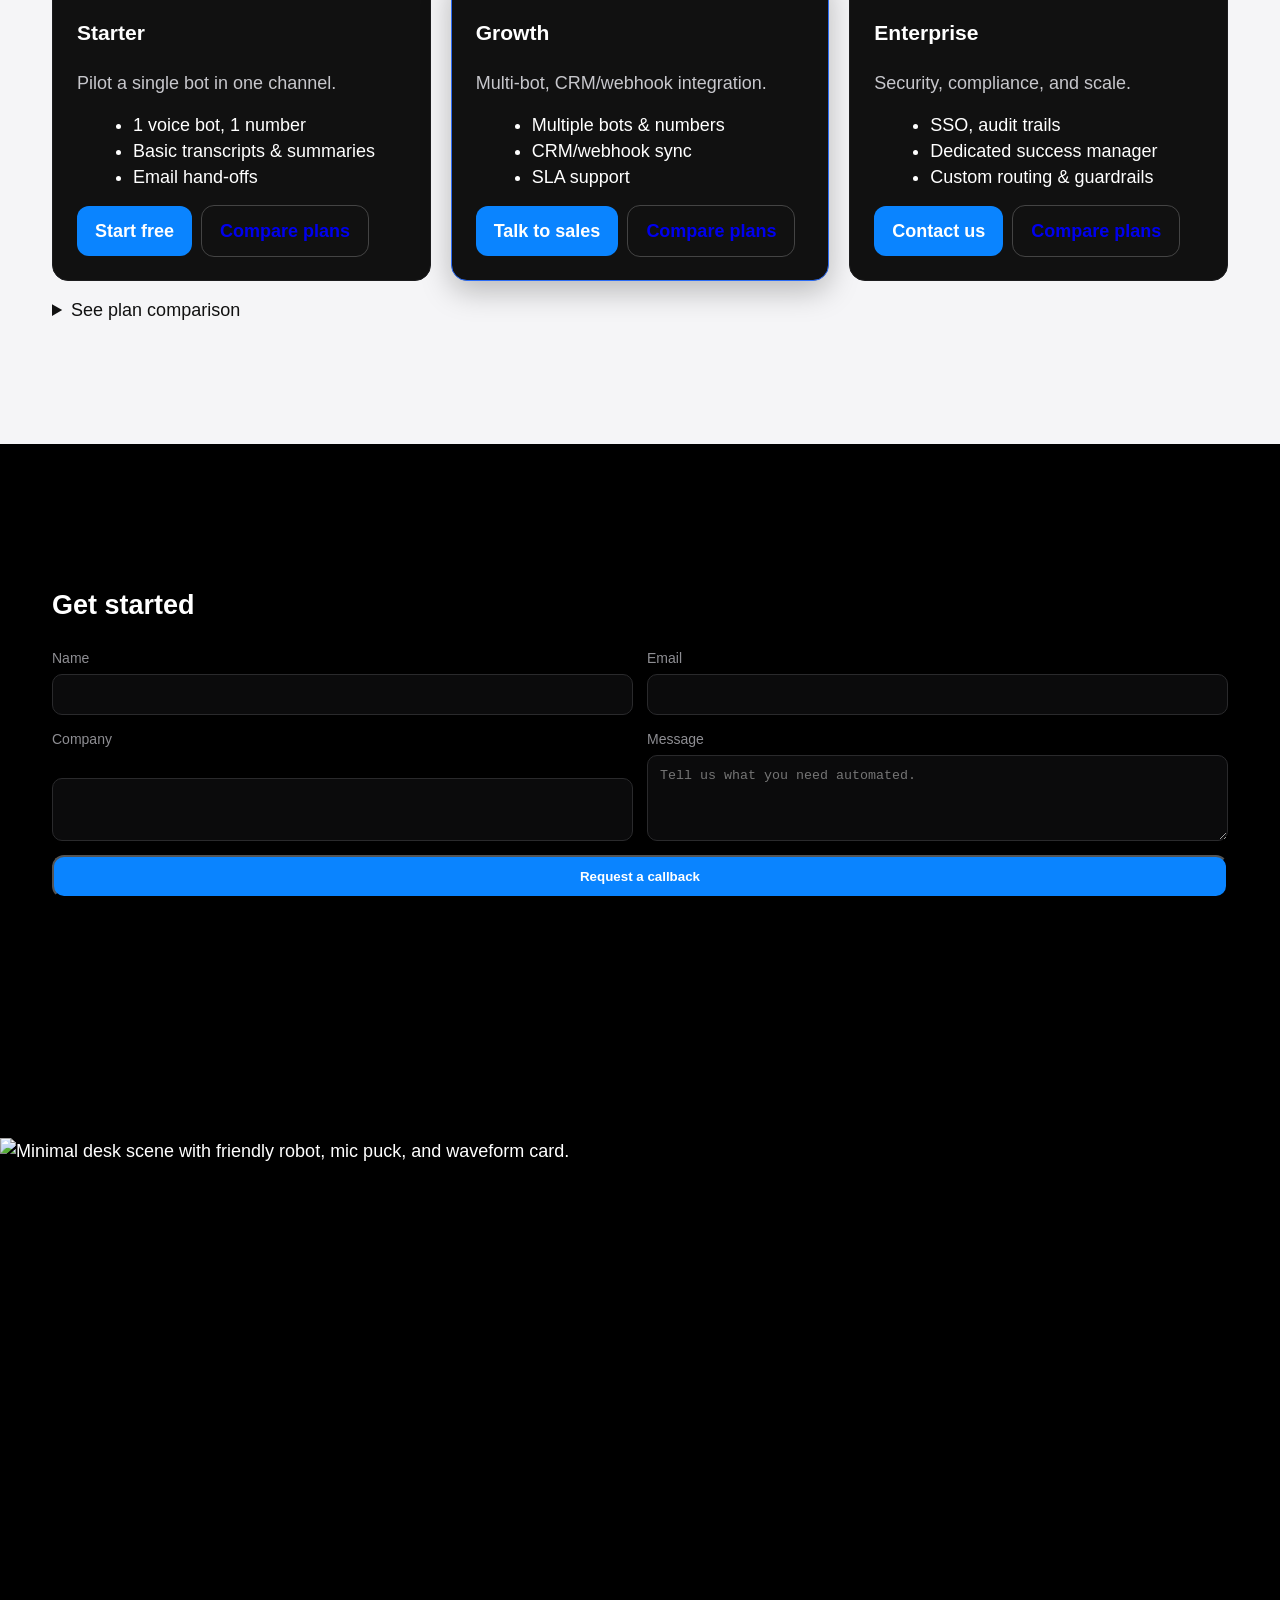
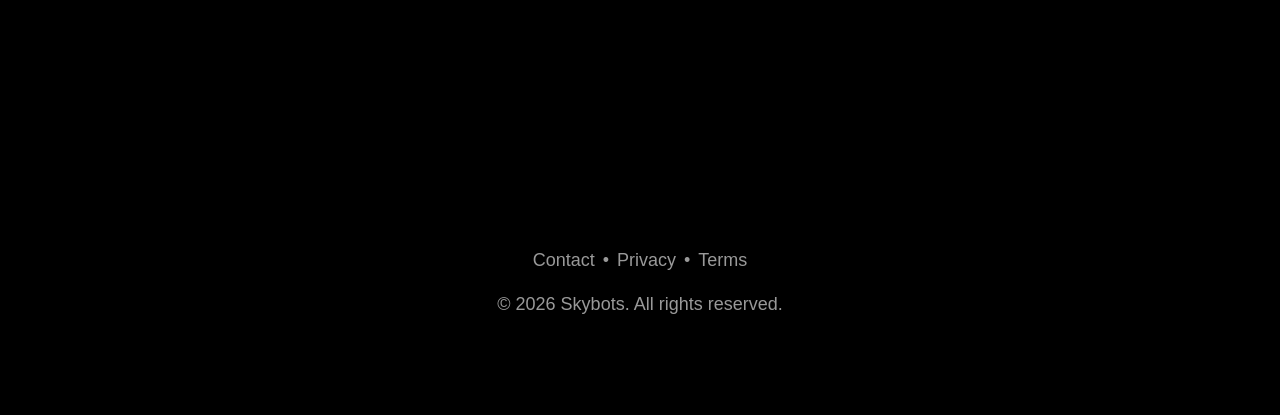
==== commit 64e7c222: "Add files via upload feat(site): copy over app.js, index.html, and styles.css" ====
--- a/index.html
+++ b/index.html
@@ -11,13 +11,14 @@
   <meta property="og:title" content="Skybots – AI Voice Bots">
   <meta property="og:description" content="Answer. Qualify. Schedule. Close. Your 24/7 digital rep.">
   <meta property="og:type" content="website">
-  <meta property="og:url" content="https://gonia25.github.io/skybots-apple-style-landing/">
-  <meta property="og:image" content="https://gonia25.github.io/skybots-apple-style-landing/images/hero.webp">
+  <!-- Update OG metadata to live domain -->
+  <meta property="og:url" content="https://skybots.ai/">
+  <meta property="og:image" content="https://skybots.ai/images/hero.webp">
   <meta name="twitter:card" content="summary_large_image">
   <link rel="preload" href="images/hero.webp" as="image" fetchpriority="high">
   <link rel="stylesheet" href="styles.css" />
   <!-- Cache-busted script to ensure new JS loads immediately -->
-  <script defer src="app.js?v=7"></script>
+  <script defer src="app.js?v=8"></script>
 </head>
 <body>
   <!-- Always-dark sticky nav -->
